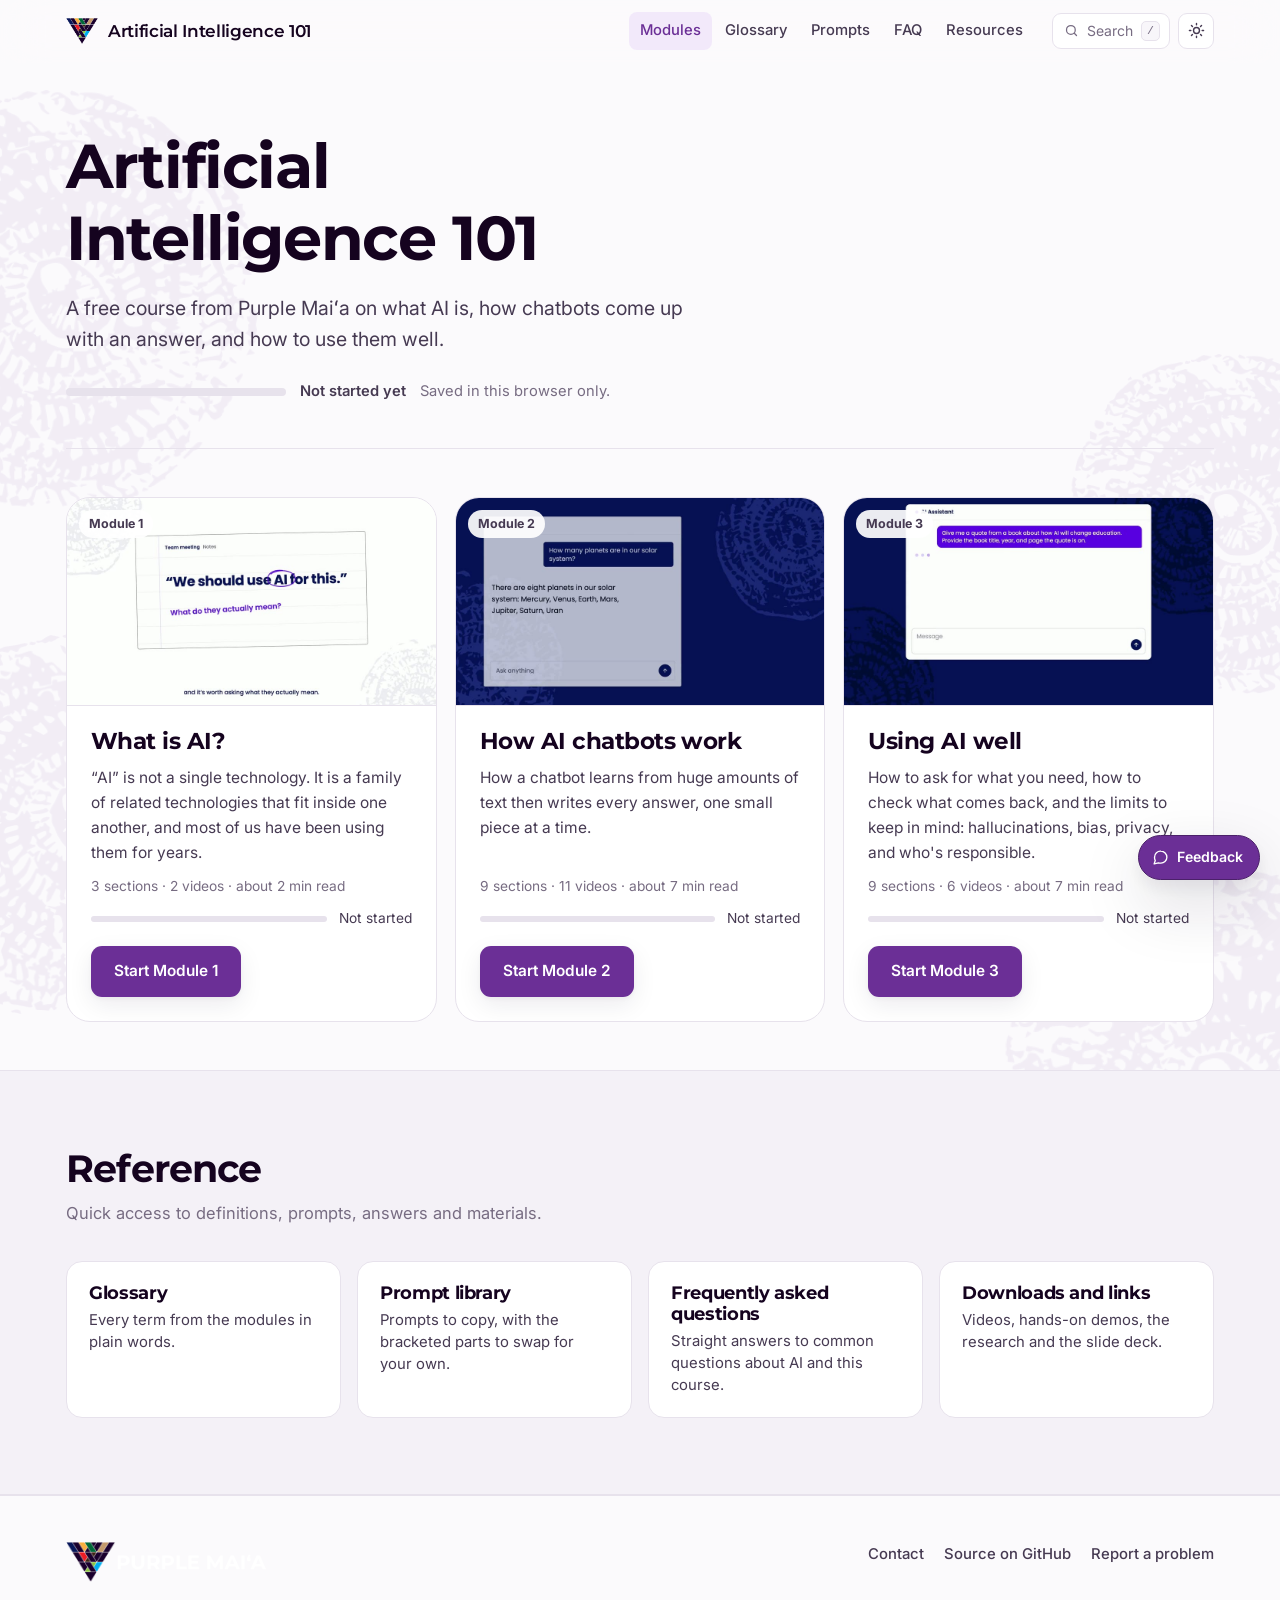
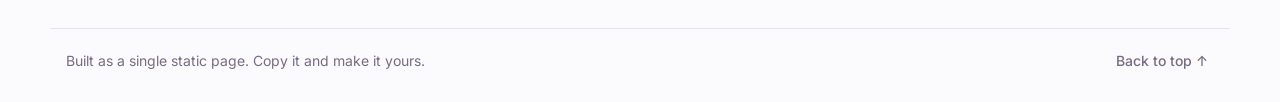
==== index.html @ eb7d7d78 "Fix two real findings from an end-to-end pass **Two of the nineteen videos were not faststart.** `it" ====
<!DOCTYPE html>
<html lang="en" data-theme="auto">
<head>
<meta charset="utf-8">
<meta name="viewport" content="width=device-width, initial-scale=1, viewport-fit=cover">
<title>Artificial Intelligence 101 — Purple Maiʻa</title>
<meta name="description" content="A free, plain-language course on what AI is, how chatbots like ChatGPT come up with an answer, and how to use them well. Three modules, no math, no login.">
<meta name="color-scheme" content="light dark">
<meta name="theme-color" content="#6b2f96" media="(prefers-color-scheme: light)">
<meta name="theme-color" content="#120a18" media="(prefers-color-scheme: dark)">

<link rel="canonical" href="https://ai-page.sandbox.purplemaia.org/">
<meta name="robots" content="index, follow, max-image-preview:large, max-snippet:-1">

<!-- Social preview. Absolute URLs — scrapers do not resolve relative paths. -->
<meta property="og:type" content="website">
<meta property="og:site_name" content="Purple Maiʻa">
<meta property="og:url" content="https://ai-page.sandbox.purplemaia.org/">
<meta property="og:title" content="Artificial Intelligence 101 — Purple Maiʻa">
<meta property="og:description" content="What AI is, how chatbots like ChatGPT come up with an answer, and how to use them well. Three modules, free and public.">
<meta property="og:image" content="https://ai-page.sandbox.purplemaia.org/assets/social.png">
<meta property="og:image:width" content="1200">
<meta property="og:image:height" content="630">
<meta property="og:image:alt" content="Artificial Intelligence 101 — a free course from Purple Maiʻa">
<meta name="twitter:card" content="summary_large_image">
<meta name="twitter:title" content="Artificial Intelligence 101 — Purple Maiʻa">
<meta name="twitter:description" content="What AI is, how chatbots like ChatGPT come up with an answer, and how to use them well. Three modules, free and public.">
<meta name="twitter:image" content="https://ai-page.sandbox.purplemaia.org/assets/social.png">

<link rel="icon" href="assets/favicon.svg" type="image/svg+xml">
<link rel="preconnect" href="https://fonts.googleapis.com">
<link rel="preconnect" href="https://fonts.gstatic.com" crossorigin>
<link rel="stylesheet" href="https://fonts.googleapis.com/css2?family=Montserrat:wght@600;700&family=Inter:wght@400;500;600;700&display=swap">
<link rel="stylesheet" href="assets/styles.css">

<script>
  /* Set the theme before first paint so there is no flash. */
  (function () {
    try {
      var t = localStorage.getItem('aihub:theme');
      if (t === 'light' || t === 'dark') document.documentElement.setAttribute('data-theme', t);
    } catch (e) {}
  })();
</script>
<!-- Structured data. Keep in sync with content.js if the event details change.
     The CourseInstance deliberately carries no scheduled date. It used to, and
     once that session had passed the page was still announcing it to every
     crawler, where no human would ever see it to notice. Add one back only
     when a session is actually booked, together with event.date and
     event.time in content.js. courseWorkload is the facilitated run, not the
     self-paced read. -->
<script type="application/ld+json">
{
  "@context": "https://schema.org",
  "@graph": [
    {
      "@type": "WebSite",
      "@id": "https://ai-page.sandbox.purplemaia.org/#website",
      "url": "https://ai-page.sandbox.purplemaia.org/",
      "name": "Artificial Intelligence 101 \u2014 Purple Mai\u02bba",
      "description": "A free, plain-language course on what AI is, how chatbots like ChatGPT come up with an answer, and how to use them well. Three modules, no math, no login.",
      "inLanguage": "en",
      "publisher": {
        "@type": "Organization",
        "name": "Purple Mai\u02bba",
        "url": "https://purplemaia.org"
      }
    },
    {
      "@type": "Course",
      "@id": "https://ai-page.sandbox.purplemaia.org/#course",
      "name": "Artificial Intelligence 101",
      "description": "A free, plain-language course on what AI is, how chatbots like ChatGPT come up with an answer, and how to use them well. Three modules, no math, no login.",
      "url": "https://ai-page.sandbox.purplemaia.org/",
      "isAccessibleForFree": true,
      "inLanguage": "en",
      "educationalLevel": "Beginner",
      "coursePrerequisites": "None",
      "teaches": [
        "Explain the relationship among AI, machine learning, NLP, generative AI and LLMs",
        "Describe in plain language how an AI chatbot is trained and generates a response",
        "Use AI chatbots effectively: write clear prompts, check answers and protect private information",
        "Identify common limitations, including hallucination, bias and inadequate cultural context"
      ],
      "provider": {
        "@type": "Organization",
        "name": "Purple Mai\u02bba",
        "url": "https://purplemaia.org"
      },
      "hasCourseInstance": {
        "@type": "CourseInstance",
        "name": "Artificial Intelligence 101",
        "courseMode": "blended",
        "courseWorkload": "PT59M"
      },
      "hasPart": [
        {
          "@type": "Course",
          "name": "Module 1 \u2014 What is AI?",
          "description": "AI, machine learning, NLP, generative AI and LLMs: how the five terms nest inside each other, and where each already shows up in your day.",
          "provider": {
            "@type": "Organization",
            "name": "Purple Mai\u02bba"
          }
        },
        {
          "@type": "Course",
          "name": "Module 2 \u2014 How AI chatbots work",
          "description": "Training and inference, training data, parameters, the generation loop (tokens, embeddings, attention, next-token prediction), sampling, context windows, and how models are built: fine-tuning, RLHF, model families, open weights and agents.",
          "provider": {
            "@type": "Organization",
            "name": "Purple Mai\u02bba"
          }
        },
        {
          "@type": "Course",
          "name": "Module 3 \u2014 Using AI well",
          "description": "Prompting, grounding and retrieval-augmented generation, verification, hallucinations, bias and cultural context, reasoning, privacy, human oversight, and recommended practices.",
          "provider": {
            "@type": "Organization",
            "name": "Purple Mai\u02bba"
          }
        }
      ]
    }
  ]
}
</script>
</head>

<body>
<a class="skip-link" href="#main">Skip to content</a>

<!-- ===================== HEADER ===================== -->
<header class="site-header" id="siteHeader">
  <div class="wrap header-inner">
    <a class="brand" href="#/">
      <span class="brand-mark" aria-hidden="true"></span>
      <span class="brand-text" data-bind="event.shortName">Artificial Intelligence 101</span>
    </a>

    <nav class="site-nav" aria-label="Sections">
      <a href="#/" data-nav="modules">Modules</a>
      <a href="#agenda">Agenda</a>
      <a href="#/reference/glossary" data-nav="glossary">Glossary</a>
      <a href="#/reference/prompts" data-nav="prompts">Prompts</a>
      <a href="#/reference/faq" data-nav="faq">FAQ</a>
      <a href="#/reference/resources" data-nav="resources">Resources</a>
    </nav>

    <div class="header-actions">
      <button class="search-trigger" id="searchTrigger" aria-label="Search everything">
        <svg viewBox="0 0 24 24" fill="none" stroke="currentColor" stroke-width="2" stroke-linecap="round" aria-hidden="true">
          <circle cx="11" cy="11" r="7"/><path d="M20 20l-3.5-3.5"/>
        </svg>
        <span class="search-trigger-text">Search</span>
        <kbd>/</kbd>
      </button>

      <button class="icon-btn" id="themeToggle" aria-label="Switch colour theme" title="Switch colour theme">
        <svg class="i-sun" viewBox="0 0 24 24" fill="none" stroke="currentColor" stroke-width="2" stroke-linecap="round" aria-hidden="true">
          <circle cx="12" cy="12" r="4.2"/><path d="M12 2v2M12 20v2M2 12h2M20 12h2M4.9 4.9l1.4 1.4M17.7 17.7l1.4 1.4M19.1 4.9l-1.4 1.4M6.3 17.7l-1.4 1.4"/>
        </svg>
        <svg class="i-moon" viewBox="0 0 24 24" fill="none" stroke="currentColor" stroke-width="2" stroke-linecap="round" stroke-linejoin="round" aria-hidden="true">
          <path d="M20 14.5A8.5 8.5 0 1 1 9.5 4a6.8 6.8 0 0 0 10.5 10.5z"/>
        </svg>
      </button>

      <button class="icon-btn menu-btn" id="menuBtn" aria-label="Open menu" aria-expanded="false">
        <svg viewBox="0 0 24 24" fill="none" stroke="currentColor" stroke-width="2" stroke-linecap="round" aria-hidden="true">
          <path d="M4 7h16M4 12h16M4 17h16"/>
        </svg>
      </button>
    </div>
  </div>
  <div class="scroll-progress" id="scrollProgress" aria-hidden="true" hidden></div>
</header>

<main id="main">

<!-- ===================== AUDIENCE SWITCHER ===================== -->
<!-- Populated from SITE.audiences. Hidden entirely if there is only one. -->
<section class="audience-bar" id="audienceBar" aria-labelledby="audienceLabel" hidden>
  <div class="wrap audience-inner">
    <span class="audience-label" id="audienceLabel">Viewing as</span>
    <div class="audience-chips" id="audienceChips" role="group" aria-labelledby="audienceLabel"></div>
    <button class="audience-share" id="audienceShare" type="button">Copy link to this version</button>
  </div>
  <p class="wrap audience-blurb" id="audienceBlurb"></p>
</section>

<!-- ===================== HOME ===================== -->
<!-- Three views share <main>; app.js route() shows one at a time:
     #homeView (#/), #referenceView (#/reference/...) and #moduleView
     (#/module/<id>). -->
<div id="homeView">
<section class="hero" id="top">
  <div class="wrap hero-inner">
    <h1 data-bind="event.headline">AI 101, from the ground up.</h1>
    <p class="lede" data-bind="event.tagline"></p>
    <ul class="hero-meta" id="heroMeta"></ul>
    <!-- Course progress, from 0%. Stored in this browser only. -->
    <div class="overall" id="overall" hidden>
      <span class="meter" aria-hidden="true"><b id="overallFill"></b></span>
      <span class="overall-text" id="overallText" tabindex="-1" aria-live="polite"></span>
      <span class="overall-note">Saved in this browser only.</span>
      <button class="linklike" id="resetProgress" type="button">Reset progress</button>
      <!-- Appears only once every module is finished. Optional: nothing is gated behind it. -->
      <button class="btn btn-small btn-primary cert-cta" id="certCta" type="button" hidden></button>
    </div>
  </div>
</section>

<!-- ===================== MODULES ===================== -->
<section class="section section-tight" id="modules" aria-labelledby="modulesHeading">
  <div class="wrap">
    <h2 class="sr-only" id="modulesHeading">Modules</h2>
    <div class="module-grid" id="moduleGrid"></div>
    <!-- The three placement questions, rendered from SITE.placement. -->
    <div class="placement" id="placement" aria-live="polite" hidden></div>
  </div>
</section>

<!-- ===================== WHY ===================== -->
<section class="section section-tight" id="why" aria-labelledby="whyHeading" hidden>
  <div class="wrap why">
    <h2 id="whyHeading"></h2>
    <div id="whyBody"></div>
  </div>
</section>

<!-- ===================== AGENDA ===================== -->
<section class="section" id="agenda" aria-labelledby="agendaHeading">
  <div class="wrap">
    <header class="section-head">
      <h2 id="agendaHeading">Run of show</h2>
      <p class="section-sub" id="agendaSub"></p>
    </header>
    <ol class="timeline" id="timeline"></ol>
  </div>
</section>

<!-- ===================== REFERENCE LINKS ===================== -->
<section class="section section-alt" id="reference-links" aria-labelledby="refLinksHeading">
  <div class="wrap">
    <header class="section-head">
      <h2 id="refLinksHeading">Reference</h2>
      <p class="section-sub">Quick access to definitions, prompts, answers and materials.</p>
    </header>
    <div class="ref-links">
      <a class="ref-link" href="#/reference/glossary"><span class="ref-link-title">Glossary</span><span>Every term from the modules in plain words.</span></a>
      <a class="ref-link" href="#/reference/prompts"><span class="ref-link-title">Prompt library</span><span>Prompts to copy, with the bracketed parts to swap for your own.</span></a>
      <a class="ref-link" href="#/reference/faq"><span class="ref-link-title">Frequently asked questions</span><span>Straight answers to common questions about AI and this course.</span></a>
      <a class="ref-link" href="#/reference/resources"><span class="ref-link-title">Downloads and links</span><span>Videos, hands-on demos, the research and the slide deck.</span></a>
    </div>
  </div>
</section>

</div><!-- /#homeView -->

<!-- ===================== REFERENCE ===================== -->
<!-- Shown by the router for #/reference and #/reference/<section>. -->
<div id="referenceView" hidden>
<header class="ref-head">
  <div class="wrap">
    <p class="crumb"><a href="#/">Modules</a> / Reference</p>
    <h1 id="referenceTitle" tabindex="-1">Reference</h1>
    <nav class="ref-jump" aria-label="On this page">
      <a href="#/reference/glossary">Glossary</a>
      <a href="#/reference/prompts">Prompt library</a>
      <a href="#/reference/faq">Frequently asked questions</a>
      <a href="#/reference/resources">Downloads and links</a>
    </nav>
  </div>
</header>

<!-- ===================== GLOSSARY ===================== -->
<section class="section" id="glossary" aria-labelledby="glossaryHeading">
  <div class="wrap">
    <header class="section-head">
      <h2 id="glossaryHeading">Plain-language glossary</h2>
      <p class="section-sub">Every term from the modules, explained in plain words.</p>
    </header>
    <div class="filter-input filter-input-wide">
      <svg viewBox="0 0 24 24" fill="none" stroke="currentColor" stroke-width="2" stroke-linecap="round" aria-hidden="true">
        <circle cx="11" cy="11" r="7"/><path d="M20 20l-3.5-3.5"/>
      </svg>
      <input type="search" id="glossarySearch" placeholder="Find a term…" aria-label="Search the glossary" autocomplete="off">
    </div>
    <div class="glossary-grid" id="glossaryGrid"></div>
  </div>
</section>

<!-- ===================== PROMPTS ===================== -->
<section class="section section-alt" id="prompts" aria-labelledby="promptsHeading">
  <div class="wrap">
    <header class="section-head">
      <h2 id="promptsHeading">Prompt library</h2>
      <p class="section-sub">Copy a prompt, replace the bracketed parts with your own details, and adapt it as needed.</p>
    </header>
    <div class="prompt-grid" id="promptGrid"></div>
  </div>
</section>

<!-- ===================== FAQ ===================== -->
<section class="section" id="faq" aria-labelledby="faqHeading">
  <div class="wrap wrap-narrow">
    <header class="section-head">
      <h2 id="faqHeading">Frequently asked questions</h2>
    </header>
    <div class="faq-list" id="faqList"></div>
  </div>
</section>

<!-- ===================== RESOURCES ===================== -->
<section class="section section-alt" id="resources" aria-labelledby="resourcesHeading">
  <div class="wrap">
    <header class="section-head">
      <h2 id="resourcesHeading">Downloads &amp; links</h2>
      <p class="section-sub">Everything the modules point to, in one place.</p>
    </header>
    <div class="resource-grid" id="resourceGrid"></div>
  </div>
</section>
</div><!-- /#referenceView -->

<!-- ===================== MODULE ARTICLE ===================== -->
<!-- Filled by app.js from SITE.modules when the address is #/module/<id>. -->
<div id="moduleView" hidden></div>

</main>

<!-- ===================== FOOTER ===================== -->
<footer class="site-footer">
  <div class="wrap footer-inner">
    <div>
      <img class="footer-logo" src="assets/pm-lockup.png" alt="Purple Maiʻa" width="200" height="40" loading="lazy">
      <p class="footer-org" data-bind="footer.org"></p>
      <p class="muted" data-bind="footer.note"></p>
    </div>
    <nav class="footer-links" id="footerLinks" aria-label="Footer"></nav>
  </div>
  <div class="wrap footer-bottom">
    <p class="muted small">Built as a single static page. Copy it and make it yours.</p>
    <button class="to-top" id="toTop">Back to top ↑</button>
  </div>
</footer>

<!-- ===================== SEARCH PALETTE ===================== -->
<div class="palette-backdrop" id="paletteBackdrop" hidden>
  <div class="palette" role="dialog" aria-modal="true" aria-label="Search everything">
    <div class="palette-input">
      <svg viewBox="0 0 24 24" fill="none" stroke="currentColor" stroke-width="2" stroke-linecap="round" aria-hidden="true">
        <circle cx="11" cy="11" r="7"/><path d="M20 20l-3.5-3.5"/>
      </svg>
      <input type="text" id="paletteInput" aria-label="Search" placeholder="Search modules, prompts, terms, questions…" autocomplete="off" spellcheck="false">
      <kbd>esc</kbd>
    </div>
    <ul class="palette-results" id="paletteResults" role="listbox" aria-label="Search results"></ul>
    <p class="palette-foot"><kbd>↑</kbd><kbd>↓</kbd> to move · <kbd>enter</kbd> to open · <kbd>esc</kbd> to close</p>
  </div>
</div>

<!-- ===================== FEEDBACK ===================== -->
<button class="fb-fab" id="fbOpen" type="button" hidden>
  <svg viewBox="0 0 24 24" fill="none" stroke="currentColor" stroke-width="1.9" stroke-linecap="round" stroke-linejoin="round" aria-hidden="true"><path d="M21 11.5a8.4 8.4 0 0 1-9 8.4 9.6 9.6 0 0 1-2.8-.4L3 21l1.6-4.8A8.3 8.3 0 0 1 3.6 11.5a8.4 8.4 0 0 1 9-8.4 8.4 8.4 0 0 1 8.4 8.4z"/></svg>
  <span id="fbOpenLabel">Feedback</span>
</button>

<dialog class="fb-dialog" id="fbDialog" aria-labelledby="fbTitle">
  <button class="dialog-close" id="fbClose" aria-label="Close feedback">
    <svg viewBox="0 0 24 24" fill="none" stroke="currentColor" stroke-width="2" stroke-linecap="round" aria-hidden="true"><path d="M6 6l12 12M18 6L6 18"/></svg>
  </button>
  <form class="fb-form" id="fbForm" novalidate>
    <h2 id="fbTitle" class="fb-title"></h2>
    <p class="fb-blurb muted" id="fbBlurb"></p>

    <fieldset class="fb-kinds" id="fbKinds">
      <legend class="sr-only">What kind of note is this?</legend>
    </fieldset>

    <label class="fb-label" for="fbMessage">Your note</label>
    <textarea id="fbMessage" class="fb-textarea" rows="5" required maxlength="4000"></textarea>
    <p class="fb-count"><span id="fbCount">0</span>/4000</p>

    <label class="fb-label" for="fbName" id="fbNameLabel"></label>
    <input type="text" id="fbName" class="fb-input" maxlength="120" autocomplete="name">


    <div class="fb-actions">
      <button type="submit" class="btn btn-primary" id="fbSubmit"></button>
      <span class="fb-status" id="fbStatus" role="status" aria-live="polite"></span>
    </div>
  </form>
</dialog>

<!-- ===================== CERTIFICATE ===================== -->
<dialog class="fb-dialog cert-dialog" id="certDialog" aria-labelledby="certTitle">
  <button class="dialog-close" id="certClose" aria-label="Close">
    <svg viewBox="0 0 24 24" fill="none" stroke="currentColor" stroke-width="2" stroke-linecap="round" aria-hidden="true"><path d="M6 6l12 12M18 6L6 18"/></svg>
  </button>
  <form class="fb-form" id="certForm" novalidate>
    <h2 id="certTitle" class="fb-title"></h2>
    <p class="fb-blurb muted" id="certBlurb"></p>

    <label class="fb-label" for="certName" id="certNameLabel"></label>
    <input type="text" id="certName" class="fb-input" maxlength="80" autocomplete="name">

    <label class="fb-label" for="certEmail" id="certEmailLabel"></label>
    <input type="email" id="certEmail" class="fb-input" maxlength="160" autocomplete="email">

    <details class="fb-disclosure">
      <summary id="certDisclosureLabel"></summary>
      <p class="fb-payload" id="certDisclosureBody"></p>
    </details>

    <div class="fb-actions">
      <button type="submit" class="btn btn-primary" id="certSubmit"></button>
      <span class="fb-status" id="certStatus" role="status" aria-live="polite"></span>
    </div>
  </form>
</dialog>

<!-- The issued certificate. Rendered from the signed payload the sign-in link
     sends back, and styled to print on its own page. -->
<dialog class="cert-view-dialog" id="certViewDialog" aria-labelledby="certViewTitle">
  <button class="dialog-close no-print" id="certViewClose" aria-label="Close">
    <svg viewBox="0 0 24 24" fill="none" stroke="currentColor" stroke-width="2" stroke-linecap="round" aria-hidden="true"><path d="M6 6l12 12M18 6L6 18"/></svg>
  </button>
  <div class="cert-sheet" id="certSheet">
    <img class="cert-logo" src="assets/pm-lockup.png" alt="Purple Maiʻa" width="200" height="40">
    <p class="cert-kicker" id="certViewKicker"></p>
    <h2 class="cert-name" id="certViewName"></h2>
    <p class="cert-course">has completed <strong id="certViewCourse"></strong></p>
    <p class="cert-meta"><span id="certViewDate"></span> &middot; <span id="certViewScore"></span></p>
    <p class="cert-code" id="certViewCode"></p>
    <p class="cert-verify" id="certViewVerify"></p>
  </div>
  <div class="cert-actions no-print">
    <button class="btn btn-primary" id="certPrint"></button>
    <button class="btn btn-ghost btn-small" id="certForget"></button>
  </div>
</dialog>

<div class="toast" id="toast" role="status" aria-live="polite"></div>

<script src="content.js"></script>
<script src="assets/app.js"></script>
</body>
</html>
---- assets/styles.css ----
/* =============================================================
   styles.css — one stylesheet, no build step, no framework.
   Colours live as tokens in :root. Change them once, here.
   ============================================================= */

/* ---------- TOKENS: LIGHT ----------
   Palette is Purple Maiʻa's own, sampled from the brand logo:
     purple #1a002d · navy #081659 · green #006838 · tan #c3996b
     red #ec1c24 · cyan #00adee · amber #faaf40 · lime #8bc53f
   purplemaia.org pairs Montserrat headings with Inter body text,
   near-black on off-white, and a 16px corner radius. Same here.
   Accent values are tuned for contrast, not picked by eye:
   --accent is 8.2:1 on --bg and 8.5:1 under white button text.      */
:root {
  --bg:            #fbfafc;
  --bg-alt:        #f4f1f7;
  --surface:       #ffffff;
  --surface-2:     #f8f6fa;
  --border:        #e7e2ec;
  --border-strong: #d5cdde;

  --text:          #15031f;
  --text-2:        #463a52;
  --muted:         #776c82;

  --accent:        #6b2f96;
  --accent-hover:  #5b2a82;
  --accent-soft:   #f2e9fa;
  --accent-ink:    #ffffff;

  --coral:         #b4452c;
  --coral-soft:    #fbeae4;
  --gold:          #946a0c;
  --gold-soft:     #f8f0dc;
  --ocean:         #0d6f99;
  --ocean-soft:    #e4f1f8;

  --shadow-sm: 0 1px 2px rgba(26,0,45,.05), 0 1px 3px rgba(26,0,45,.05);
  --shadow-md: 0 2px 4px rgba(26,0,45,.04), 0 8px 24px rgba(26,0,45,.08);
  --shadow-lg: 0 8px 16px rgba(26,0,45,.07), 0 24px 64px rgba(26,0,45,.15);

  --radius:    16px;
  --radius-sm: 10px;
  --radius-lg: 24px;

  --font-body:    'Inter', -apple-system, BlinkMacSystemFont, 'Segoe UI', Roboto, Helvetica, Arial, sans-serif;
  --font-display: 'Montserrat', 'Inter', -apple-system, BlinkMacSystemFont, 'Segoe UI', Helvetica, Arial, sans-serif;
  --font-mono:    ui-monospace, SFMono-Regular, 'SF Mono', Menlo, Consolas, monospace;

  --header-h: 62px;
  --wrap: 1180px;
}

/* ---------- TOKENS: DARK ---------- */
@media (prefers-color-scheme: dark) {
  :root:not([data-theme="light"]) {
    --bg:            #120a18;
    --bg-alt:        #180e20;
    --surface:       #1d1226;
    --surface-2:     #251830;
    --border:        #33243f;
    --border-strong: #46334f;

    --text:          #f3eef7;
    --text-2:        #cfc4d8;
    --muted:         #9b8fa6;

    --accent:        #c9a4ef;
    --accent-hover:  #dcc0f8;
    --accent-soft:   #2a1838;
    --accent-ink:    #1a002d;

    --coral:         #f0876a;
    --coral-soft:    #33201a;
    --gold:          #e8a33d;
    --gold-soft:     #2f2411;
    --ocean:         #4cc6f5;
    --ocean-soft:    #102b38;

    --shadow-sm: 0 1px 2px rgba(0,0,0,.4);
    --shadow-md: 0 2px 6px rgba(0,0,0,.4), 0 10px 30px rgba(0,0,0,.35);
    --shadow-lg: 0 10px 20px rgba(0,0,0,.45), 0 30px 70px rgba(0,0,0,.5);
  }
}

:root[data-theme="dark"] {
  --bg:            #120a18;
  --bg-alt:        #180e20;
  --surface:       #1d1226;
  --surface-2:     #251830;
  --border:        #33243f;
  --border-strong: #46334f;

  --text:          #f3eef7;
  --text-2:        #cfc4d8;
  --muted:         #9b8fa6;

  --accent:        #c9a4ef;
  --accent-hover:  #dcc0f8;
  --accent-soft:   #2a1838;
  --accent-ink:    #1a002d;

  --coral:         #f0876a;
  --coral-soft:    #33201a;
  --gold:          #e8a33d;
  --gold-soft:     #2f2411;
  --ocean:         #4cc6f5;
  --ocean-soft:    #102b38;

  --shadow-sm: 0 1px 2px rgba(0,0,0,.4);
  --shadow-md: 0 2px 6px rgba(0,0,0,.4), 0 10px 30px rgba(0,0,0,.35);
  --shadow-lg: 0 10px 20px rgba(0,0,0,.45), 0 30px 70px rgba(0,0,0,.5);
}

/* ---------- BASE ---------- */
*, *::before, *::after { box-sizing: border-box; }

/* Must win over the display rules below (.palette-backdrop, .btn, …),
   otherwise anything toggled with the `hidden` attribute stays visible. */
[hidden] { display: none !important; }

html { scroll-behavior: smooth; scroll-padding-top: calc(var(--header-h) + 18px); -webkit-text-size-adjust: 100%; }

body {
  margin: 0;
  background: var(--bg);
  color: var(--text);
  font-family: var(--font-body);
  font-size: 16.5px;
  line-height: 1.62;
  -webkit-font-smoothing: antialiased;
  overflow-x: hidden;
}

/* ---------- ʻOhe kāpala texture ----------
   The stamp motif the Purple Maiʻa deck uses, bled into the margins either
   side of the 1180px column. It ships as a *mask*, not as a
   coloured image, so a single file tints itself from --accent and follows
   the theme instead of needing a light and a dark copy.

   The file keeps a real alpha channel on purpose: the default mask-mode is
   alpha, so this never depends on mask-mode:luminance, which older Chrome
   ignores — and ignoring it would paint a solid square.

   body gets its own stacking context so the ::before can sit at z-index -1,
   which puts it above body's background but below every bit of content. */
body { position: relative; z-index: 0; }

body::before {
  content: '';
  position: absolute;
  inset: 0;
  z-index: -1;
  pointer-events: none;
  display: none;              /* only drawn when there is margin to draw in */
  background-color: var(--accent);
  opacity: .06;

  --stamp: url("stamp.png");
  -webkit-mask-image: var(--stamp), var(--stamp), var(--stamp), var(--stamp), var(--stamp);
          mask-image: var(--stamp), var(--stamp), var(--stamp), var(--stamp), var(--stamp);
  -webkit-mask-repeat: no-repeat;
          mask-repeat: no-repeat;
  -webkit-mask-size: 420px, 340px, 380px, 460px, 360px;
          mask-size: 420px, 340px, 380px, 460px, 360px;
  /* Pushed mostly off-canvas; only an edge bleeds in, so it reads as
     texture rather than as clip art sitting in the margin. */
  -webkit-mask-position:
    left -150px top 7%,  right -120px top 26%, left -110px top 48%,
    right -170px top 70%, left -140px top 90%;
          mask-position:
    left -150px top 7%,  right -120px top 26%, left -110px top 48%,
    right -170px top 70%, left -140px top 90%;
}

@media (min-width: 1240px) { body::before { display: block; } }

/* Light purple on a near-black page needs a little more to register. */
@media (prefers-color-scheme: dark) {
  :root:not([data-theme="light"]) body::before { opacity: .085; }
}
:root[data-theme="dark"] body::before { opacity: .085; }

@media print { body::before { display: none; } }

h1, h2, h3, h4 { font-family: var(--font-display); font-weight: 700; line-height: 1.15; letter-spacing: -.022em; margin: 0; }
p { margin: 0 0 1em; }
a { color: var(--accent); text-decoration-color: color-mix(in srgb, var(--accent) 35%, transparent); text-underline-offset: 3px; }
a:hover { color: var(--accent-hover); }
img, svg { max-width: 100%; }
button { font: inherit; color: inherit; }
code { font-family: var(--font-mono); font-size: .88em; background: var(--surface-2); padding: .15em .4em; border-radius: 5px; }

:focus-visible { outline: 2.5px solid var(--accent); outline-offset: 2px; border-radius: 4px; }

.wrap { width: 100%; max-width: var(--wrap); margin-inline: auto; padding-inline: 16px; }
.wrap-narrow { max-width: 780px; }
.muted { color: var(--muted); }
.small { font-size: .875rem; }

.skip-link {
  position: absolute; left: 12px; top: -60px; z-index: 200;
  background: var(--accent); color: var(--accent-ink);
  padding: 10px 16px; border-radius: 8px; font-weight: 600; text-decoration: none;
  transition: top .18s ease;
}
.skip-link:focus { top: 12px; color: var(--accent-ink); }

.linklike {
  background: none; border: 0; padding: 0; color: var(--accent);
  text-decoration: underline; text-underline-offset: 3px; cursor: pointer; font-weight: 500;
}

/* ---------- HEADER ---------- */
.site-header {
  position: sticky; top: 0; z-index: 90;
  background: color-mix(in srgb, var(--bg) 82%, transparent);
  backdrop-filter: saturate(180%) blur(14px);
  -webkit-backdrop-filter: saturate(180%) blur(14px);
  border-bottom: 1px solid transparent;
  transition: border-color .2s ease, background .2s ease;
}
.site-header.is-stuck { border-bottom-color: var(--border); }

/* Home page: frosted glass. More see-through and more blur than elsewhere,
   so the cards and the margin texture show softly through as they pass
   under it. At the top it sits on the plain page colour, the same colour as
   the title band below it, so the two read as one. */
.site-header.is-glass {
  background: color-mix(in srgb, var(--bg) 58%, transparent);
  backdrop-filter: saturate(180%) blur(22px);
  -webkit-backdrop-filter: saturate(180%) blur(22px);
}
.site-header.is-glass.is-stuck {
  border-bottom-color: color-mix(in srgb, var(--border) 70%, transparent);
  box-shadow: 0 1px 0 color-mix(in srgb, var(--surface) 40%, transparent) inset, var(--shadow-sm);
}

.header-inner { display: flex; align-items: center; gap: 18px; height: var(--header-h); }

.brand { display: inline-flex; align-items: center; gap: 10px; text-decoration: none; color: var(--text); font-weight: 600; flex-shrink: 1; min-width: 0; }
/* Purple Maiʻa mark. Two files rather than one tinted file: the mark is
   nine brand colours, and its deep purple cells vanish on a dark page. */
.brand-mark {
  width: 32px; height: 26px; flex-shrink: 0;
  background: url("pm-mark.png") center/contain no-repeat;
}
@media (prefers-color-scheme: dark) {
  :root:not([data-theme="light"]) .brand-mark { background-image: url("pm-mark-white.png"); }
}
:root[data-theme="dark"] .brand-mark { background-image: url("pm-mark-white.png"); }
.brand-text { font-family: var(--font-display); font-size: 1.04rem; letter-spacing: -.02em; white-space: nowrap; }
/* A long site name must never push the search, theme and menu buttons off a
   phone screen: below 560px it may wrap onto two lines instead. */
@media (max-width: 560px) {
  .brand-text { white-space: normal; font-size: .92rem; line-height: 1.2; text-wrap: balance; }
  .header-inner { gap: 12px; }
}

.site-nav { display: flex; gap: 2px; margin-left: auto; }
.site-nav a {
  color: var(--text-2); text-decoration: none; font-size: .925rem; font-weight: 500;
  padding: 7px 11px; border-radius: 8px; transition: background .15s ease, color .15s ease;
  white-space: nowrap;
}
.site-nav a:hover { background: var(--surface-2); color: var(--text); }
.site-nav a.active { color: var(--accent); background: var(--accent-soft); }

.header-actions { display: flex; align-items: center; gap: 8px; }

.search-trigger {
  display: inline-flex; align-items: center; gap: 8px;
  background: var(--surface); border: 1px solid var(--border);
  color: var(--muted); padding: 6px 9px 6px 11px; border-radius: 9px; cursor: pointer;
  font-size: .875rem; transition: border-color .15s ease, color .15s ease;
}
.search-trigger:hover { border-color: var(--border-strong); color: var(--text-2); }
.search-trigger svg { width: 15px; height: 15px; }

kbd {
  font-family: var(--font-mono); font-size: .72rem; line-height: 1;
  background: var(--surface-2); border: 1px solid var(--border);
  border-radius: 5px; padding: 3px 5px; color: var(--muted);
}

.icon-btn {
  width: 36px; height: 36px; display: grid; place-items: center;
  background: var(--surface); border: 1px solid var(--border);
  border-radius: 9px; cursor: pointer; color: var(--text-2);
  transition: border-color .15s ease, color .15s ease;
}
.icon-btn:hover { border-color: var(--border-strong); color: var(--text); }
.icon-btn svg { width: 17px; height: 17px; }
.i-moon { display: none; }
:root[data-theme="dark"] .i-sun { display: none; }
:root[data-theme="dark"] .i-moon { display: block; }
@media (prefers-color-scheme: dark) {
  :root:not([data-theme="light"]) .i-sun { display: none; }
  :root:not([data-theme="light"]) .i-moon { display: block; }
}

.menu-btn { display: none; }

/* Under the header on a module page: how much of that module is done. */
.scroll-progress[hidden] { display: none; }
.scroll-progress {
  height: 3px; background: var(--accent); width: 0%;
  transition: width .5s cubic-bezier(.22,1,.36,1); position: absolute; bottom: -1px; left: 0;
}

/* ---------- HERO ---------- */
.hero { position: relative; padding: 68px 0 0; overflow: hidden; }
.hero-inner { position: relative; }
/* The hairline between the title band and the module cards. Drawn inside the
   content column, like the one under a module page's header. */
.hero-inner::after { content: ""; display: block; height: 1px; margin-top: 44px; background: var(--border); }
.hero h1 { font-size: clamp(2.6rem, 5.4vw, 3.9rem); max-width: 16ch; margin-bottom: 18px; text-wrap: balance; }
.lede { font-size: clamp(1.1rem, 2vw, 1.22rem); color: var(--text-2); max-width: 54ch; margin: 0; }

.hero-meta { list-style: none; display: flex; flex-wrap: wrap; gap: 8px 20px; padding: 0; margin: 20px 0 0; }
.hero-meta:empty { display: none; }
.hero-meta li { display: inline-flex; align-items: center; gap: 8px; color: var(--text-2); font-size: .94rem; }
.hero-meta svg { width: 16px; height: 16px; color: var(--accent); flex-shrink: 0; }

.btn {
  display: inline-flex; align-items: center; justify-content: center; gap: 8px;
  padding: 12px 22px; border-radius: 11px; font-weight: 600; font-size: .96rem;
  text-decoration: none; cursor: pointer; border: 1px solid transparent;
  transition: transform .12s ease, background .15s ease, border-color .15s ease, box-shadow .15s ease;
}
.btn:active { transform: translateY(1px); }
.btn-primary { background: var(--accent); color: var(--accent-ink); box-shadow: var(--shadow-md); }
.btn-primary:hover { background: var(--accent-hover); color: var(--accent-ink); }
.btn-ghost { background: var(--surface); border-color: var(--border); color: var(--text); }
.btn-ghost:hover { border-color: var(--border-strong); color: var(--text); }
.btn-small { padding: 7px 13px; font-size: .85rem; border-radius: 9px; }

/* ---------- MODULE CARDS (home) ---------- */
.module-grid { display: grid; grid-template-columns: repeat(3, minmax(0, 1fr)); gap: 18px; }
.module-card {
  display: flex; flex-direction: column; overflow: hidden; text-decoration: none; color: inherit;
  background: var(--surface); border: 1px solid var(--border); border-radius: var(--radius-lg);
  transition: transform .18s ease, box-shadow .18s ease, border-color .18s ease;
}
.module-card:hover { transform: translateY(-3px); box-shadow: var(--shadow-md); border-color: var(--border-strong); color: inherit; }
.module-card:focus-visible { outline-offset: 3px; border-radius: var(--radius-lg); }
.module-art {
  position: relative; aspect-ratio: 16 / 9; display: block; border-bottom: 1px solid var(--border);
  background: linear-gradient(135deg, color-mix(in srgb, var(--accent) 16%, var(--surface-2)), color-mix(in srgb, var(--ocean) 13%, var(--surface-2)));
}
.module-art img { width: 100%; height: 100%; object-fit: cover; display: block; }
/* The hover clip sits over the still and fades in once it is really playing. */
.module-preview {
  position: absolute; inset: 0; width: 100%; height: 100%; object-fit: cover;
  opacity: 0; transition: opacity .35s ease; pointer-events: none;
}
.module-art.is-playing .module-preview { opacity: 1; }
.module-num {
  position: absolute; top: 12px; left: 12px; font-size: .78rem; font-weight: 700; color: var(--text-2);
  background: color-mix(in srgb, var(--surface) 92%, transparent); padding: 4px 10px; border-radius: 999px;
}
.module-body { display: flex; flex-direction: column; gap: 10px; padding: 22px 24px 24px; flex: 1; }
.module-title { font-size: 1.45rem; }
.module-summary { color: var(--text-2); font-size: .97rem; margin: 0; flex: 1; }
.module-meta { font-size: .86rem; color: var(--muted); }
.module-cta { align-self: flex-start; margin-top: 6px; }

/* Progress meters: the module cards and the line under the headline. */
.meter { display: block; height: 6px; border-radius: 999px; background: var(--border); overflow: hidden; }
.meter b { display: block; height: 100%; width: 0; background: var(--accent); border-radius: 999px; transition: width .6s cubic-bezier(.22,1,.36,1); }
.module-progress { display: flex; align-items: center; gap: 12px; font-size: .86rem; color: var(--text-2); }
.module-progress .meter { flex: 1; }
.module-progress-label { flex-shrink: 0; font-variant-numeric: tabular-nums; }
.module-card.is-complete .module-progress-label { color: var(--accent); font-weight: 600; }
.overall { display: flex; flex-wrap: wrap; align-items: center; gap: 8px 14px; margin-top: 24px; font-size: .92rem; color: var(--text-2); }
.overall .meter { width: 220px; height: 8px; }
.overall-text { font-weight: 600; font-variant-numeric: tabular-nums; }
.overall-text:focus { outline: none; }
.overall .linklike[hidden] { display: none; }
.overall-note { color: var(--muted); }
.overall .linklike { font-size: .88rem; }
/* The certificate button sits in the same row, after the reset link. It is
   hidden until the whole course is finished, so it never competes with the
   progress line for attention. */
.overall .cert-cta[hidden] { display: none; }
.overall .cert-cta { flex-basis: 100%; width: fit-content; margin-top: 4px; }
@media (min-width: 720px) { .overall .cert-cta { flex-basis: auto; margin-top: 0; } }

.placement { margin-top: 22px; max-width: 760px; }
.placement-open {
  display: flex; flex-wrap: wrap; align-items: center; gap: 10px 16px;
  padding: 16px 20px; border: 1px dashed var(--border-strong); border-radius: var(--radius);
  background: var(--surface);
}
.placement-open p { margin: 0; color: var(--text-2); font-size: .97rem; }
.placement-open .btn { margin-left: auto; }

/* ---------- REFERENCE (links on home, and its own page) ---------- */
.ref-links { display: grid; grid-template-columns: repeat(4, minmax(0, 1fr)); gap: 16px; }
.ref-link {
  display: flex; flex-direction: column; gap: 6px; padding: 20px 22px; text-decoration: none;
  background: var(--surface); border: 1px solid var(--border); border-radius: var(--radius);
  color: var(--text-2); font-size: .93rem; line-height: 1.5;
  transition: border-color .15s ease, transform .18s ease;
}
.ref-link:hover { border-color: var(--accent); color: var(--text-2); transform: translateY(-2px); }
.ref-link-title { font: 700 1.1rem/1.2 var(--font-display); letter-spacing: -.02em; color: var(--text); }
.ref-head { padding: 52px 0 10px; }
.ref-head h1 { font-size: clamp(2.3rem, 5vw, 3.5rem); margin-bottom: 18px; }
.ref-head h1:focus { outline: none; }
.ref-jump { display: flex; flex-wrap: wrap; gap: 8px; }
.ref-jump a {
  padding: 7px 14px; border-radius: 999px; border: 1px solid var(--border); background: var(--surface);
  color: var(--text-2); text-decoration: none; font-size: .9rem; font-weight: 500;
  transition: border-color .15s ease, color .15s ease;
}
.ref-jump a:hover { border-color: var(--accent); color: var(--accent); }
/* <html> already reserves the header plus 18px when scrolling to anything
   (scroll-padding-top), so these margins only add the breathing room. */
#referenceView .section-head { scroll-margin-top: 10px; }
@media (max-width: 980px) { .ref-links { grid-template-columns: repeat(2, minmax(0, 1fr)); } }
@media (max-width: 560px) { .ref-links { grid-template-columns: 1fr; } }

.why h2 { font-size: clamp(1.5rem, 3vw, 1.9rem); margin-bottom: 12px; }
.why p { color: var(--text-2); max-width: 68ch; }

/* ---------- Hero quiz: the three placement questions ---------- */
.hq-card {
  background: var(--surface); border: 1px solid var(--border); border-radius: var(--radius-lg);
  padding: 28px 30px 24px; box-shadow: var(--shadow-md);
  display: flex; flex-direction: column;
  animation: hq-in .32s cubic-bezier(.22,1,.36,1);
}
@keyframes hq-in { from { opacity: .4; transform: translateY(6px); } }
.hq-head { display: flex; align-items: center; gap: 12px; margin-bottom: 18px; }
.hq-step { font-size: .86rem; font-weight: 600; color: var(--muted); font-variant-numeric: tabular-nums; }
.hq-bars { display: flex; gap: 6px; margin-left: auto; }
.hq-bars i { width: 34px; height: 5px; border-radius: 999px; background: var(--border); transition: background .2s ease; }
.hq-bars i.on { background: var(--accent); }
.hq-q { font-size: clamp(1.35rem, 2.3vw, 1.7rem); line-height: 1.22; margin-bottom: 22px; text-wrap: balance; }
.hq-q:focus { outline: none; }
.hq-q:focus-visible { outline: 2.5px solid var(--accent); outline-offset: 4px; }
.hq-options { list-style: none; margin: 0; padding: 0; display: flex; flex-direction: column; gap: 10px; }
.hq-option {
  width: 100%; display: flex; align-items: center; gap: 14px; text-align: left; cursor: pointer;
  padding: 14px 18px; border: 1px solid var(--border); border-radius: var(--radius);
  background: var(--surface); color: var(--text); font-weight: 500; font-size: 1rem; line-height: 1.4;
  transition: border-color .15s ease, background .15s ease, color .15s ease;
}
.hq-mark {
  width: 20px; height: 20px; border-radius: 50%; flex-shrink: 0;
  border: 2px solid var(--border-strong); transition: border-color .15s ease, border-width .15s ease;
}
.hq-option:hover { border-color: var(--accent); background: var(--accent-soft); color: var(--accent); }
.hq-option:hover .hq-mark { border-color: var(--accent); }
.hq-option:active .hq-mark { border-width: 6px; border-color: var(--accent); }
.hq-option:focus-visible { outline-offset: 3px; border-radius: var(--radius); }
.hq-foot { display: flex; align-items: center; justify-content: space-between; gap: 12px; margin-top: 18px; min-height: 24px; }
.hq-note { font-size: .84rem; color: var(--muted); margin-left: auto; }
.hq-foot .linklike { font-size: .88rem; }

.hq-result .tag { align-self: flex-start; margin-bottom: 12px; }
.hq-result .hq-q { margin-bottom: 10px; }
.hq-body { color: var(--text-2); font-size: 1rem; margin: 0 0 24px; }
.hq-actions { display: flex; flex-wrap: wrap; gap: 10px; }

/* ---------- SECTIONS ---------- */
.section { padding: 76px 0; }
.section-tight { padding: 48px 0; }
.section-alt { background: var(--bg-alt); border-block: 1px solid var(--border); }
.section-head { max-width: 62ch; margin-bottom: 34px; }
.section-head h2 { font-size: clamp(1.7rem, 3.6vw, 2.35rem); margin-bottom: 10px; }
.section-sub { color: var(--muted); font-size: 1.03rem; margin: 0; }

/* ---------- TOOLBAR / FILTERS ---------- */
.toolbar { display: flex; flex-wrap: wrap; gap: 14px; align-items: center; justify-content: space-between; margin-bottom: 26px; }
.filters { display: flex; flex-wrap: wrap; gap: 7px; }
.chip {
  background: var(--surface); border: 1px solid var(--border); color: var(--text-2);
  padding: 7px 14px; border-radius: 999px; font-size: .885rem; font-weight: 500; cursor: pointer;
  transition: background .14s ease, border-color .14s ease, color .14s ease;
}
.chip:hover { border-color: var(--border-strong); color: var(--text); }
.chip[aria-pressed="true"] { background: var(--accent); border-color: var(--accent); color: var(--accent-ink); }
.chip .chip-count { opacity: .6; margin-left: 5px; font-variant-numeric: tabular-nums; }

.filter-input { position: relative; display: flex; align-items: center; min-width: 230px; }
.filter-input-wide { max-width: 420px; margin-bottom: 26px; }
.filter-input svg { position: absolute; left: 12px; width: 16px; height: 16px; color: var(--muted); pointer-events: none; }
.filter-input input {
  width: 100%; background: var(--surface); border: 1px solid var(--border); color: var(--text);
  padding: 10px 14px 10px 36px; border-radius: 10px; font-size: .93rem; font-family: inherit;
}
.filter-input input::placeholder { color: var(--muted); }
.filter-input input:focus { outline: 2px solid var(--accent); outline-offset: 1px; border-color: transparent; }

.empty-state { text-align: center; color: var(--muted); padding: 44px 0; }

/* ---------- TIMELINE ---------- */
.timeline { list-style: none; padding: 0; margin: 0; position: relative; max-width: 840px; }
.timeline::before { content: ""; position: absolute; left: 79px; top: 8px; bottom: 8px; width: 2px; background: var(--border); }
.timeline li { position: relative; display: grid; grid-template-columns: 62px 1fr; gap: 34px; padding: 0 0 26px; }
.timeline li:last-child { padding-bottom: 0; }
.t-time { font-family: var(--font-mono); font-size: .86rem; color: var(--muted); text-align: right; padding-top: 3px; font-weight: 500; }
.t-body { position: relative; }
.t-body::before {
  content: ""; position: absolute; left: -22px; top: 8px; width: 11px; height: 11px;
  border-radius: 50%; background: var(--accent); box-shadow: 0 0 0 4px var(--bg-alt);
}
.t-body h3 { font-size: 1.08rem; margin-bottom: 3px; display: flex; align-items: center; gap: 9px; flex-wrap: wrap; }
.t-body p { color: var(--text-2); font-size: .93rem; margin: 0; }
.t-tag { font-size: .69rem; font-weight: 600; text-transform: uppercase; letter-spacing: .05em; padding: 2px 8px; border-radius: 999px; background: var(--surface); border: 1px solid var(--border); color: var(--muted); font-family: var(--font-body); }

/* ---------- PROMPTS ---------- */
.prompt-grid { display: grid; grid-template-columns: repeat(auto-fill, minmax(min(330px, 100%), 1fr)); gap: 18px; }
.prompt-card { background: var(--surface); border: 1px solid var(--border); border-radius: var(--radius-lg); padding: 20px; display: flex; flex-direction: column; gap: 10px; }
.prompt-card h3 { font-size: 1.08rem; }
.prompt-use { color: var(--muted); font-size: .87rem; margin: 0; }
.prompt-card pre {
  background: var(--surface-2); border: 1px solid var(--border); border-radius: var(--radius-sm);
  padding: 14px; margin: 0; overflow-x: auto; flex-grow: 1;
  font-family: var(--font-mono); font-size: .8rem; line-height: 1.6; color: var(--text-2);
  white-space: pre-wrap; word-break: break-word;
}
.copy-btn {
  align-self: flex-start; display: inline-flex; align-items: center; gap: 7px;
  background: var(--surface-2); border: 1px solid var(--border); color: var(--text-2);
  padding: 7px 13px; border-radius: 9px; font-size: .855rem; font-weight: 600; cursor: pointer;
  transition: border-color .15s ease, color .15s ease;
}
.copy-btn:hover { border-color: var(--accent); color: var(--accent); }
.copy-btn svg { width: 14px; height: 14px; }
.copy-btn.copied { background: var(--accent-soft); border-color: var(--accent); color: var(--accent); }

/* ---------- GLOSSARY ---------- */
.glossary-grid { display: grid; grid-template-columns: repeat(auto-fill, minmax(min(290px, 100%), 1fr)); gap: 14px; }
.term-card { background: var(--surface); border: 1px solid var(--border); border-radius: var(--radius); padding: 16px 18px; }
.term-card dt { font-family: var(--font-display); font-size: 1.04rem; font-weight: 600; margin-bottom: 4px; }
.term-card dd { margin: 0; color: var(--text-2); font-size: .91rem; }
mark { background: color-mix(in srgb, var(--gold) 34%, transparent); color: inherit; border-radius: 3px; padding: 0 2px; }

/* ---------- FAQ ---------- */
.faq-list { display: flex; flex-direction: column; gap: 10px; }
.faq-item { background: var(--surface); border: 1px solid var(--border); border-radius: var(--radius); overflow: hidden; }
.faq-item summary {
  cursor: pointer; padding: 16px 20px; font-weight: 600; font-size: 1.02rem;
  list-style: none; display: flex; align-items: center; justify-content: space-between; gap: 14px;
}
.faq-item summary::-webkit-details-marker { display: none; }
.faq-item summary::after {
  content: ""; width: 9px; height: 9px; flex-shrink: 0;
  border-right: 2px solid var(--muted); border-bottom: 2px solid var(--muted);
  transform: rotate(45deg) translateY(-2px); transition: transform .2s ease;
}
.faq-item[open] summary::after { transform: rotate(225deg) translateY(-2px); }
.faq-item[open] summary { color: var(--accent); }
.faq-item .faq-answer { padding: 0 20px 18px; color: var(--text-2); font-size: .96rem; }

/* ---------- RESOURCES ---------- */
.resource-grid { display: grid; grid-template-columns: repeat(auto-fit, minmax(min(280px, 100%), 1fr)); gap: 22px; }
.resource-group h3 { font-size: .78rem; text-transform: uppercase; letter-spacing: .09em; color: var(--muted); margin-bottom: 12px; font-family: var(--font-body); font-weight: 700; }
.resource-group ul { list-style: none; padding: 0; margin: 0; display: flex; flex-direction: column; gap: 8px; }
.resource-link {
  display: flex; gap: 12px; align-items: flex-start; text-decoration: none; color: inherit;
  background: var(--surface); border: 1px solid var(--border); border-radius: var(--radius);
  padding: 13px 15px; transition: border-color .15s ease, transform .15s ease;
}
.resource-link:hover { border-color: var(--accent); transform: translateX(3px); color: inherit; }
.resource-link svg { width: 17px; height: 17px; color: var(--accent); flex-shrink: 0; margin-top: 3px; }
.resource-link strong { display: block; font-size: .95rem; font-weight: 600; }
.resource-link span { display: block; font-size: .85rem; color: var(--muted); }

/* ---------- FOOTER ---------- */
.site-footer { border-top: 1px solid var(--border); padding: 46px 0 28px; background: var(--bg); }
.footer-inner { display: flex; flex-wrap: wrap; gap: 26px; justify-content: space-between; align-items: flex-start; }
.footer-inner > div { max-width: 46ch; }
.footer-logo { display: block; width: 200px; height: auto; margin-bottom: 14px; }
@media (prefers-color-scheme: dark) {
  :root:not([data-theme="light"]) .footer-logo { content: url("pm-lockup-white.png"); }
}
:root[data-theme="dark"] .footer-logo { content: url("pm-lockup-white.png"); }
.footer-org { font-family: var(--font-display); font-size: 1.14rem; font-weight: 600; margin-bottom: 6px; }
.footer-links { display: flex; flex-wrap: wrap; gap: 8px 20px; }
.footer-links a { color: var(--text-2); text-decoration: none; font-size: .93rem; font-weight: 500; }
.footer-links a:hover { color: var(--accent); }
.footer-bottom { display: flex; flex-wrap: wrap; gap: 14px; justify-content: space-between; align-items: center; margin-top: 30px; padding-top: 20px; border-top: 1px solid var(--border); }
.footer-bottom p { margin: 0; }
.to-top { background: none; border: 0; color: var(--muted); font-size: .875rem; cursor: pointer; font-weight: 500; }
.to-top:hover { color: var(--accent); }

/* ---------- DIALOG CLOSE (feedback) ---------- */
.dialog-close {
  position: absolute; top: 12px; right: 12px; z-index: 5;
  width: 34px; height: 34px; border-radius: 50%; display: grid; place-items: center;
  background: color-mix(in srgb, var(--surface) 88%, transparent); border: 1px solid var(--border);
  cursor: pointer; color: var(--text-2); backdrop-filter: blur(8px);
}
.dialog-close:hover { color: var(--text); border-color: var(--border-strong); }
.dialog-close svg { width: 16px; height: 16px; }

.video-frame { position: relative; width: 100%; aspect-ratio: 16/9; background: #000; }
.video-frame iframe, .video-frame video { position: absolute; inset: 0; width: 100%; height: 100%; border: 0; }
/* Stand-in notice under every third-party embed. Rendered by embedFor() for
   youtube/vimeo only, so it vanishes when a lesson moves to a `file:` video. */
.video-standin {
  margin: 0;
  padding: 10px 16px;
  font-size: .84rem;
  line-height: 1.5;
  color: var(--text-2);
  background: var(--accent-soft);
  border-bottom: 1px solid var(--border);
}
.video-standin strong { color: var(--accent); font-weight: 600; }
/* ---------- COMMAND PALETTE ---------- */
.palette-backdrop {
  position: fixed; inset: 0; z-index: 120; background: rgba(10,12,16,.5);
  backdrop-filter: blur(3px); display: flex; align-items: flex-start; justify-content: center;
  padding: clamp(40px, 12vh, 130px) 16px 16px;
}
.palette {
  width: min(620px, 100%); background: var(--surface); border: 1px solid var(--border);
  border-radius: var(--radius-lg); box-shadow: var(--shadow-lg); overflow: hidden;
  animation: pop .16s ease-out;
}
@keyframes pop { from { opacity: 0; transform: translateY(-8px) scale(.985); } }
.palette-input { display: flex; align-items: center; gap: 11px; padding: 15px 17px; border-bottom: 1px solid var(--border); }
.palette-input svg { width: 18px; height: 18px; color: var(--muted); flex-shrink: 0; }
.palette-input input { flex: 1; background: none; border: 0; outline: 0; font-size: 1.02rem; color: var(--text); font-family: inherit; }
.palette-input input::placeholder { color: var(--muted); }
.palette-results { list-style: none; margin: 0; padding: 7px; max-height: 46vh; overflow-y: auto; }
.palette-results li { border-radius: var(--radius-sm); }
.palette-results button {
  width: 100%; text-align: left; background: none; border: 0; cursor: pointer;
  padding: 10px 12px; border-radius: var(--radius-sm); display: flex; align-items: baseline; gap: 10px;
}
.palette-results li.active button, .palette-results button:hover { background: var(--surface-2); }
.palette-results .r-kind { font-size: .68rem; text-transform: uppercase; letter-spacing: .07em; font-weight: 700; color: var(--accent); flex-shrink: 0; width: 66px; }
.palette-results .r-title { font-weight: 600; font-size: .95rem; }
.palette-results .r-sub { color: var(--muted); font-size: .84rem; margin-left: auto; padding-left: 12px; flex-shrink: 0; }
.palette-empty { padding: 26px 16px; text-align: center; color: var(--muted); font-size: .93rem; }
.palette-foot { margin: 0; padding: 10px 16px; border-top: 1px solid var(--border); color: var(--muted); font-size: .78rem; display: flex; align-items: center; gap: 5px; }
.palette-foot kbd { margin-right: 2px; }

/* ---------- TOAST ---------- */
.toast {
  position: fixed; left: 50%; bottom: 26px; transform: translate(-50%, 16px);
  background: var(--text); color: var(--bg); padding: 11px 19px; border-radius: 11px;
  font-size: .91rem; font-weight: 500; box-shadow: var(--shadow-lg);
  opacity: 0; pointer-events: none; transition: opacity .2s ease, transform .2s ease; z-index: 200;
}
.toast.show { opacity: 1; transform: translate(-50%, 0); }

/* ---------- AUDIENCE SWITCHER ---------- */
.audience-bar { background: var(--bg-alt); border-bottom: 1px solid var(--border); padding: 11px 0 12px; }
.audience-inner { display: flex; flex-wrap: wrap; align-items: center; gap: 10px 14px; }
.audience-label {
  font-size: .71rem; text-transform: uppercase; letter-spacing: .08em;
  font-weight: 700; color: var(--muted); flex-shrink: 0;
}
.audience-chips { display: flex; flex-wrap: wrap; gap: 6px; }
.audience-chip {
  font: inherit; font-size: .855rem; font-weight: 500; cursor: pointer;
  padding: 5px 13px; border-radius: 999px; border: 1px solid var(--border);
  background: var(--surface); color: var(--text-2); transition: border-color .15s ease, color .15s ease;
}
.audience-chip:hover { border-color: var(--border-strong); color: var(--text); }
.audience-chip[aria-pressed="true"] {
  background: var(--ocean-soft); border-color: color-mix(in srgb, var(--ocean) 55%, var(--border));
  color: var(--ocean); font-weight: 600;
}
.audience-share {
  margin-left: auto; font: inherit; font-size: .82rem; font-weight: 500;
  background: none; border: 0; cursor: pointer; color: var(--muted); white-space: nowrap;
}
.audience-share:hover { color: var(--accent); }
.audience-blurb { margin: 8px auto 0; color: var(--muted); font-size: .86rem; }

/* "Start here" flag on the lessons an audience leads with */
.tag-feature { background: var(--ocean-soft); color: var(--ocean); }
.tag-check { background: var(--gold-soft); color: var(--gold); }
.chip-feature[aria-pressed="false"] { border-color: color-mix(in srgb, var(--ocean) 40%, var(--border)); color: var(--ocean); }
.chip-feature[aria-pressed="true"] { background: var(--ocean); border-color: var(--ocean); color: #fff; }

/* ---------- CHECK YOUR UNDERSTANDING ---------- */
/* One component, three homes: the lesson dialog, Term match and Would you send it? */
.quiz { display: flex; flex-direction: column; gap: 14px; }
.quiz-head { display: flex; align-items: baseline; justify-content: space-between; gap: 12px; }
.quiz-meta { flex-shrink: 0; display: inline-flex; align-items: baseline; gap: 10px; }
.quiz-streak {
  white-space: nowrap; font-size: .72rem; font-weight: 700; font-variant-numeric: tabular-nums;
  color: var(--accent); background: var(--accent-soft); border-radius: 999px; padding: 2px 9px;
}
.quiz-streak[hidden] { display: none; }
.quiz-streak.bump { animation: streak-bump .5s cubic-bezier(.16,1,.3,1); }
@keyframes streak-bump { 0% { transform: scale(.6); opacity: 0; } 55% { transform: scale(1.12); opacity: 1; } }
.quiz-step { flex-shrink: 0; white-space: nowrap; font-size: .76rem; font-weight: 600; color: var(--muted); font-variant-numeric: tabular-nums; }
.quiz-q { font-weight: 600; font-size: 1rem; margin: 0; line-height: 1.45; }
.quiz-options { list-style: none; padding: 0; margin: 0; display: flex; flex-direction: column; gap: 8px; }
.quiz-option {
  width: 100%; text-align: left; font: inherit; font-size: .93rem; cursor: pointer;
  display: flex; align-items: flex-start; gap: 11px; padding: 12px 14px;
  background: var(--surface); border: 1px solid var(--border); border-radius: var(--radius-sm);
  color: var(--text-2); transition: border-color .15s ease, background .15s ease;
}
.quiz-option:hover:not(:disabled) { border-color: var(--accent); color: var(--text); }
.quiz-option:disabled { cursor: default; }
.quiz-option .mark {
  flex-shrink: 0; width: 20px; height: 20px; border-radius: 6px; margin-top: 1px;
  border: 1px solid var(--border-strong); display: grid; place-items: center;
  font-size: .72rem; font-weight: 700; color: var(--muted);
}
.quiz-option.is-correct { border-color: var(--accent); background: var(--accent-soft); color: var(--text); }
.quiz-option.is-correct .mark { background: var(--accent); border-color: var(--accent); color: var(--accent-ink); }
.quiz-option.is-wrong { border-color: var(--coral); background: var(--coral-soft); color: var(--text); }
.quiz-option.is-wrong .mark { background: var(--coral); border-color: var(--coral); color: #fff; }
.quiz-option .mark svg { width: 14px; height: 14px; fill: none; stroke: currentColor; stroke-width: 3; stroke-linecap: round; stroke-linejoin: round; }

/* The stamp. A right pick presses down like the ʻohe kāpala hitting paper:
   the row dips, the mark lands from a slight lift, violet floods out from it
   across the row, the tick inks in and a few flecks spatter off the mark.
   Every resting style is the finished state, so reduced motion (which
   collapses durations) simply shows the answer stamped. */
.quiz-option.just-stamped {
  position: relative; isolation: isolate;
  background: var(--surface);
  animation: stamp-press .38s cubic-bezier(.3,0,.2,1);
}
.quiz-option.just-stamped::before {
  content: ''; position: absolute; inset: 0; z-index: -1;
  border-radius: inherit; background: var(--accent-soft);
  animation: stamp-flood .7s cubic-bezier(.16,1,.3,1) .08s backwards;
}
.quiz-option.just-stamped .mark { position: relative; animation: stamp-land .38s cubic-bezier(.3,0,.2,1); }
.quiz-option.just-stamped .mark svg path { stroke-dasharray: 24; animation: stamp-ink .32s cubic-bezier(.16,1,.3,1) .16s backwards; }
.quiz-option .ink, .seal .ink {
  position: absolute; left: 50%; top: 50%; width: 4px; height: 4px; margin: -2px 0 0 -2px;
  border-radius: 50%; pointer-events: none; opacity: 0; color: var(--accent);
  box-shadow:
    0 -17px 0 0, 13px -11px 0 -.5px, 17px 2px 0 .5px, 10px 14px 0 -.5px,
    -4px 17px 0 0, -15px 8px 0 -.5px, -16px -6px 0 .5px, -7px -16px 0 -1px;
  animation: stamp-fleck .6s cubic-bezier(.16,1,.3,1) .1s backwards;
}
@keyframes stamp-press {
  0% { transform: scale(1); }
  40% { transform: scale(.975); }
  100% { transform: scale(1); }
}
@keyframes stamp-land {
  0% { transform: translateY(-3px) scale(1.35) rotate(-10deg); }
  45% { transform: scale(.88) rotate(0); }
  100% { transform: none; }
}
@keyframes stamp-flood { from { clip-path: circle(0 at 24px 50%); } to { clip-path: circle(140% at 24px 50%); } }
@keyframes stamp-ink { from { stroke-dashoffset: 24; } }
@keyframes stamp-fleck {
  from { opacity: 1; transform: scale(.35); }
  60% { opacity: .9; }
  to { opacity: 0; transform: scale(1.15); }
}

/* Sealed result (80% or better). The tally fills pip by pip, then the seal
   stamps down at --land and Violet Wash floods out from it, the same motion
   as a right answer, one size up. */
.quiz-sealed {
  position: relative; isolation: isolate;
  display: grid; grid-template-columns: auto 1fr; gap: 20px; align-items: start;
  padding: 22px 24px; border-radius: var(--radius-md);
}
.quiz-sealed::before {
  content: ''; position: absolute; inset: 0; z-index: -1; border-radius: inherit;
  background: var(--accent-soft);
  animation: seal-flood .9s cubic-bezier(.16,1,.3,1) calc(var(--land) + 60ms) backwards;
}
.seal {
  position: relative; width: 64px; height: 64px; border-radius: 50%;
  display: grid; place-items: center;
  background: var(--accent); color: var(--accent-ink);
  box-shadow: 0 2px 4px rgba(26,0,45,.08), 0 8px 18px rgba(26,0,45,.14);
  animation: seal-land .5s cubic-bezier(.3,0,.2,1) var(--land) backwards;
}
.seal::before {                       /* the stamp's pressed rim */
  content: ''; position: absolute; inset: 5px; border-radius: 50%;
  border: 1.5px dashed color-mix(in srgb, var(--accent-ink) 55%, transparent);
}
.seal svg { width: 30px; height: 30px; fill: none; stroke: currentColor; stroke-width: 3; stroke-linecap: round; stroke-linejoin: round; }
.seal svg path { stroke-dasharray: 24; animation: stamp-ink .4s cubic-bezier(.16,1,.3,1) calc(var(--land) + 180ms) backwards; }
.seal .ink { width: 3px; height: 3px; margin: -1.5px 0 0 -1.5px; animation:seal-fleck .75s cubic-bezier(.16,1,.3,1) calc(var(--land) + 120ms) backwards; }
.sealed-body { min-width: 0; display: flex; flex-direction: column; gap: 10px; }
.sealed-score {
  margin: 0; display: flex; flex-wrap: wrap; align-items: baseline; gap: 4px 12px;
  font: 700 1.6rem/1.15 var(--font-display); letter-spacing: -.022em; color: var(--text);
  font-variant-numeric: tabular-nums;
}
.sealed-score:focus { outline: none; }   /* focused only so screen readers start here; not a control */
.quiz-sealed.is-perfect .sealed-score b { color: var(--accent); }
.sealed-score b { font-weight: inherit; }
.sealed-pct { font: 600 .95rem var(--font-body); letter-spacing: 0; color: var(--text-2); }
.sealed-best {
  align-self: center; font: 700 .72rem var(--font-body); letter-spacing: 0;
  color: var(--accent-ink); background: var(--accent); border-radius: 999px; padding: 3px 10px;
  animation: streak-bump .5s cubic-bezier(.16,1,.3,1) calc(var(--land) + 200ms) backwards;
}
.sealed-note { margin: 0; color: var(--text-2); font-size: .93rem; line-height: 1.55; }
.tally { list-style: none; margin: 2px 0 4px; padding: 0; display: flex; flex-wrap: wrap; gap: 6px; }
.tally li {
  width: 10px; height: 10px; border-radius: 50%;
  animation: pip-in .4s cubic-bezier(.16,1,.3,1) var(--d) backwards;
}
.tally .is-right { background: var(--accent); }
.tally .is-miss { border: 1.5px solid color-mix(in srgb, var(--accent) 40%, transparent); }
@keyframes pip-in { from { opacity: 0; transform: scale(0); } 60% { transform: scale(1.3); } }
@keyframes seal-land {
  0% { opacity: 0; transform: translateY(-12px) scale(1.5) rotate(-14deg); }
  40% { opacity: 1; transform: scale(.9) rotate(0); }
  100% { transform: none; }
}
@keyframes seal-flood { from { clip-path: circle(0 at 56px 54px); } to { clip-path: circle(150% at 56px 54px); } }
@keyframes seal-fleck {
  from { opacity: 1; transform: scale(.9); }
  60% { opacity: .9; }
  to { opacity: 0; transform: scale(2.4); }
}
@media (max-width: 420px) {
  .quiz-sealed { gap: 14px; padding: 18px 16px; }
  .seal { width: 52px; height: 52px; }
  .seal svg { width: 24px; height: 24px; }
  .sealed-score { font-size: 1.35rem; }
  @keyframes seal-flood { from { clip-path: circle(0 at 42px 44px); } to { clip-path: circle(150% at 42px 44px); } }
}

@media (prefers-reduced-motion: reduce) {
  /* the global rule shortens durations but not delays; drop the stamp outright */
  .quiz-option.just-stamped, .quiz-option.just-stamped::before, .quiz-option.just-stamped .mark,
  .quiz-option.just-stamped .mark svg path, .quiz-option .ink, .quiz-streak.bump,
  .quiz-sealed::before, .seal, .seal svg path, .seal .ink, .sealed-best, .tally li { animation: none; }
}
.quiz-why {
  margin: 0; padding: 13px 15px; border-radius: var(--radius-sm);
  background: var(--surface-2); border: 1px solid var(--border);
  color: var(--text-2); font-size: .91rem; line-height: 1.55;
}
.quiz-why strong { color: var(--text); }
.quiz-foot { display: flex; flex-wrap: wrap; align-items: center; gap: 10px; }
.quiz-score { font-size: .88rem; color: var(--muted); margin: 0; }
.quiz-score strong { color: var(--text); font-family: var(--font-display); font-size: 1.05rem; }

/* ---------- PRACTICE ---------- */
.practice-grid { display: grid; grid-template-columns: repeat(auto-fit, minmax(min(420px, 100%), 1fr)); gap: 18px; }
.practice-card {
  background: var(--surface); border: 1px solid var(--border); border-radius: var(--radius-lg);
  padding: 22px; display: flex; flex-direction: column; gap: 12px;
}
.practice-card > h3 { font-size: 1.16rem; margin: 0; }
.practice-tag {
  align-self: flex-start; font-size: .69rem; font-weight: 700; text-transform: uppercase;
  letter-spacing: .06em; padding: 3px 9px; border-radius: 999px;
  background: var(--accent-soft); color: var(--accent);
}
.practice-blurb { color: var(--text-2); font-size: .93rem; margin: 0; }
.practice-body { display: flex; flex-direction: column; gap: 13px; }
.practice-note { color: var(--muted); font-size: .8rem; margin: 0; line-height: 1.5; }
.practice-foot { display: flex; flex-wrap: wrap; align-items: center; gap: 12px; margin-top: auto; padding-top: 4px; }
.practice-foot a { font-size: .84rem; font-weight: 600; color: var(--accent); }

/* Token chopper */
.tok-field {
  width: 100%; min-height: 88px; resize: vertical; padding: 12px 14px;
  font: inherit; font-size: .95rem; color: var(--text); background: var(--surface-2);
  border: 1px solid var(--border); border-radius: var(--radius-sm);
}
.tok-field:focus { outline: 2px solid var(--accent); outline-offset: 1px; border-color: transparent; }
.tok-out {
  display: flex; flex-wrap: wrap; gap: 3px; padding: 13px;
  background: var(--surface-2); border: 1px solid var(--border); border-radius: var(--radius-sm);
  min-height: 56px; align-content: flex-start;
}
.tok {
  font-family: var(--font-mono); font-size: .82rem; padding: 2px 5px;
  border-radius: 4px; white-space: pre; color: var(--text);
}
.tok-0 { background: var(--accent-soft); }
.tok-1 { background: var(--gold-soft); }
.tok-2 { background: var(--ocean-soft); }
.tok-3 { background: var(--coral-soft); }
.tok-stats { display: flex; flex-wrap: wrap; gap: 8px 22px; margin: 0; }
.tok-stat { display: flex; align-items: baseline; gap: 7px; font-size: .84rem; color: var(--muted); }
.tok-stat strong { font-family: var(--font-display); font-size: 1.25rem; color: var(--text); font-variant-numeric: tabular-nums; }

/* Roll the dice */
.dice-stem {
  font-family: var(--font-mono); font-size: .92rem; padding: 12px 14px; margin: 0;
  background: var(--surface-2); border: 1px solid var(--border); border-radius: var(--radius-sm);
  color: var(--text);
}
.dice-stem .caret { color: var(--accent); font-weight: 700; }
.dice-options { list-style: none; padding: 0; margin: 0; display: flex; flex-direction: column; gap: 6px; }
.dice-option {
  position: relative; width: 100%; font: inherit; font-size: .9rem; cursor: pointer; text-align: left;
  padding: 9px 13px; border: 1px solid var(--border); border-radius: var(--radius-sm);
  background: var(--surface); color: var(--text); overflow: hidden;
  display: flex; align-items: center; justify-content: space-between; gap: 12px;
}
.dice-option:hover:not(:disabled) { border-color: var(--accent); }
.dice-option:disabled { cursor: default; }
.dice-option .fill {
  position: absolute; inset: 0 auto 0 0; background: var(--accent-soft);
  transition: width .4s ease; z-index: 0;
}
.dice-option .word, .dice-option .pct { position: relative; z-index: 1; }
.dice-option .word { font-weight: 500; }
.dice-option .pct { font-variant-numeric: tabular-nums; color: var(--muted); font-size: .82rem; }
.dice-option.is-picked { border-color: var(--accent); }
.dice-option.is-picked .word::after { content: " ← your pick"; color: var(--muted); font-size: .78rem; font-weight: 400; }
.dice-option.is-rolled { border-color: var(--accent); box-shadow: 0 0 0 1px var(--accent) inset; }
.dice-controls { display: flex; flex-wrap: wrap; align-items: center; gap: 12px; }
.dice-temp { display: flex; align-items: center; gap: 9px; flex: 1 1 220px; min-width: 180px; }
.dice-temp label { font-size: .82rem; color: var(--muted); white-space: nowrap; }
.dice-temp input { flex: 1; accent-color: var(--accent); min-width: 90px; }
.dice-temp .val { font-family: var(--font-mono); font-size: .82rem; color: var(--text); width: 2.4em; text-align: right; }
.dice-result { margin: 0; font-size: .91rem; color: var(--text-2); }
.dice-result strong { color: var(--text); }
.dice-tally { margin: 0; font-size: .84rem; color: var(--muted); }

/* ---------- RESPONSIVE ---------- */
@media (max-width: 980px) {
  .module-grid { grid-template-columns: 1fr; max-width: 620px; }
}

@media (max-width: 760px) {
  .site-nav {
    position: fixed; inset: var(--header-h) 0 auto 0;
    flex-direction: column; gap: 0; background: var(--bg);
    border-bottom: 1px solid var(--border); padding: 8px 16px 16px;
    box-shadow: var(--shadow-md); display: none;
  }
  .site-nav.open { display: flex; }
  .site-nav a { padding: 12px 10px; font-size: 1rem; border-radius: 10px; }
  .menu-btn { display: grid; }
  .search-trigger-text, .search-trigger kbd { display: none; }
  .search-trigger { padding: 8px; }
  .header-actions { margin-left: auto; }

  .hero { padding: 42px 0 0; }
  .hero-inner::after { margin-top: 32px; }
  .section { padding: 54px 0; }
  .timeline::before { left: 5px; }
  .timeline li { grid-template-columns: 1fr; gap: 4px; padding-left: 26px; }
  .t-time { text-align: left; }
  .t-body::before { left: -26px; top: 6px; }
  .hq-card { padding: 22px 20px 20px; }
  .hq-option { padding: 13px 15px; }
}

@media (max-width: 420px) {
  .hq-actions .btn { width: 100%; }
  .hq-bars i { width: 22px; }
}

/* ---------- MOTION / PRINT ---------- */
@media (prefers-reduced-motion: reduce) {
  html { scroll-behavior: auto; }
  *, *::before, *::after { animation-duration: .001ms !important; transition-duration: .001ms !important; }
}

@media print {
  .site-header, .placement, .art-toc, .art-poster .play, .toolbar, .to-top, .palette-backdrop, .toast, .skip-link, .audience-bar, #practice { display: none !important; }
  body { background: #fff; color: #000; }
  .section { padding: 18px 0; page-break-inside: avoid; }
  .art-section, .prompt-card, .term-card { break-inside: avoid; }
}

/* Reveal-on-scroll.
   Content is visible by DEFAULT. The hiding only applies once app.js adds
   .js-anim to <html>, which it does only when it can guarantee the reveal
   runs. If scripting fails at any point, the page still reads normally. */
:root.js-anim .reveal {
  opacity: 0; transform: translateY(16px);
  transition: opacity .6s cubic-bezier(.16,1,.3,1), transform .8s cubic-bezier(.16,1,.3,1);
}
:root.js-anim .reveal.in { opacity: 1; transform: none; }
@media print { :root.js-anim .reveal { opacity: 1; transform: none; } }
@media (prefers-reduced-motion: reduce) {
  :root.js-anim .reveal { opacity: 1; transform: none; }
}

/* hero text column: allow it to shrink inside the grid */
.hero-copy { min-width: 0; }

/* small note under the "no recording yet" placeholder, aimed at whoever runs the page */
.facilitator-hint { font-size: .78rem; color: var(--muted); margin: 4px 0 0; }
.facilitator-hint code { font-size: .74rem; }

/* audience switcher + practice cards on narrow screens */
@media (max-width: 760px) {
  .audience-inner { gap: 8px 10px; }
  .audience-share { margin-left: 0; }
  .practice-grid { grid-template-columns: 1fr; }
  .practice-card { padding: 18px; }
  .dice-temp { flex-basis: 100%; }
}

/* Seven nav items need more room than six. Between the mobile menu and a
   wide desktop, tighten the links and drop the search label. */
@media (min-width: 761px) and (max-width: 1040px) {
  .site-nav a { padding: 7px 8px; font-size: .875rem; }
  .search-trigger-text, .search-trigger kbd { display: none; }
  .search-trigger { padding: 8px; }
}



/* a resource that is announced but not linked yet (pending: true) */
.resource-link.is-pending { border-style: dashed; color: var(--muted); cursor: default; }
.resource-link.is-pending:hover { transform: none; border-color: var(--border); }
.resource-link.is-pending svg { color: var(--muted); }
.resource-link.is-pending strong { font-weight: 600; }
/* needs .resource-link in the selector to outrank `.resource-link span` above */
.resource-link .pending-badge {
  margin-left: auto; align-self: flex-start; flex-shrink: 0; white-space: nowrap;
  font-size: .68rem; font-weight: 700; text-transform: uppercase; letter-spacing: .05em;
  padding: 3px 8px; border-radius: 999px; background: var(--gold-soft); color: var(--gold);
}

/* ---------- Invent a citation ---------- */
.cite-label { font-size: .82rem; color: var(--muted); font-weight: 600; }
.cite-select {
  width: 100%; font: inherit; font-size: .92rem; color: var(--text);
  background: var(--surface-2); border: 1px solid var(--border);
  border-radius: var(--radius-sm); padding: 10px 12px;
}
.cite-select:focus { outline: 2px solid var(--accent); outline-offset: 1px; }
.cite-out {
  position: relative; padding: 16px; min-height: 84px;
  background: var(--surface-2); border: 1px solid var(--border); border-radius: var(--radius-sm);
}
.cite-stamp {
  position: absolute; top: 10px; right: 10px;
  font-size: .62rem; font-weight: 800; text-transform: uppercase; letter-spacing: .14em;
  color: var(--coral); border: 1.5px solid var(--coral); border-radius: 4px;
  padding: 2px 7px; transform: rotate(4deg); opacity: .85;
}
.cite-ref { margin: 0; padding-right: 76px; font-size: .93rem; line-height: 1.6; color: var(--text); }
.cite-f {
  background: var(--gold-soft); color: var(--text);
  border-radius: 3px; padding: 0 3px; box-decoration-break: clone; -webkit-box-decoration-break: clone;
}

/* ---------- How much did it read? ---------- */
.corpus-qs { list-style: none; padding: 0; margin: 0; display: flex; flex-wrap: wrap; gap: 6px; }
.corpus-q {
  font: inherit; font-size: .84rem; cursor: pointer; text-align: left;
  padding: 6px 11px; border-radius: 999px; border: 1px solid var(--border);
  background: var(--surface); color: var(--text-2);
}
.corpus-q:hover { border-color: var(--border-strong); color: var(--text); }
.corpus-q.is-active { background: var(--accent); border-color: var(--accent); color: var(--accent-ink); font-weight: 600; }
.corpus-meters { display: flex; flex-direction: column; gap: 12px; }
.corpus-meter-top { display: flex; justify-content: space-between; align-items: baseline; gap: 12px; margin-bottom: 5px; }
.corpus-meter-top span { font-size: .84rem; color: var(--text-2); }
.corpus-meter-top strong { font-family: var(--font-display); font-size: 1.1rem; font-variant-numeric: tabular-nums; }
.corpus-track { height: 12px; border-radius: 999px; background: var(--surface-2); border: 1px solid var(--border); overflow: hidden; }
.corpus-fill { display: block; height: 100%; border-radius: 999px; transition: width .45s cubic-bezier(.4,0,.2,1); }
.corpus-read { background: var(--accent); }
.corpus-sure { background: var(--coral); }
.corpus-punch {
  margin: 0; padding: 13px 15px; border-radius: var(--radius-sm);
  background: var(--coral-soft); border-left: 3px solid var(--coral);
  color: var(--text-2); font-size: .91rem; line-height: 1.55;
}

/* ---------- Practice: demos and quizzes are separate ---------- */
#practiceGrid { display: flex; flex-direction: column; gap: 40px; }
.practice-grid-inner { display: grid; grid-template-columns: repeat(auto-fit, minmax(min(420px, 100%), 1fr)); gap: 18px; }
.practice-group-head { margin-bottom: 16px; }
.practice-group-head h3 {
  font-size: .78rem; text-transform: uppercase; letter-spacing: .09em;
  color: var(--muted); font-family: var(--font-body); font-weight: 700; margin: 0 0 4px;
}
.practice-group-head p { margin: 0; color: var(--text-2); font-size: .95rem; }
@media (max-width: 760px) { .practice-grid-inner { grid-template-columns: 1fr; } }

/* ---------- Chart series colours ----------
   Categorical pair for the two-series meters. NOT the UI --accent/--coral:
   those fail the colourblind-separation and chroma checks as a data pair.
   These steps pass all six checks of the dataviz validator against each
   mode's surface. Re-run it before changing them:
     node scripts/validate_palette.js "#6b2f96,#b4452c" --mode light
     node scripts/validate_palette.js "#a86fd6,#d4634a" --mode dark      */
:root { --viz-read: #6b2f96; --viz-sure: #b4452c; }
@media (prefers-color-scheme: dark) {
  :root:not([data-theme="light"]) { --viz-read: #a86fd6; --viz-sure: #d4634a; }
}
:root[data-theme="dark"] { --viz-read: #a86fd6; --viz-sure: #d4634a; }

/* ---------- How much did it read? ---------- */
.sr-only {
  position: absolute; width: 1px; height: 1px; padding: 0; margin: -1px;
  overflow: hidden; clip: rect(0 0 0 0); white-space: nowrap; border: 0;
}
.cq-legend { display: flex; flex-wrap: wrap; gap: 8px 20px; font-size: .82rem; color: var(--text-2); }
.cq-legend span { display: inline-flex; align-items: center; gap: 7px; }
.cq-key { width: 11px; height: 11px; border-radius: 3px; flex-shrink: 0; }
.cq-key.cq-read { background: var(--viz-read); }
.cq-key.cq-sure { background: var(--viz-sure); }

.cq-table { width: 100%; border-collapse: collapse; }
.cq-table th, .cq-table td { padding: 7px 0; vertical-align: middle; text-align: left; font-weight: 400; }
.cq-table th { width: 42%; padding-right: 14px; }
.cq-table th button {
  font: inherit; font-size: .87rem; text-align: left; cursor: pointer;
  background: none; border: 0; padding: 0; color: var(--text-2); line-height: 1.35;
}
.cq-table th button:hover { color: var(--text); text-decoration: underline; }
.cq-row.is-open th button { color: var(--text); font-weight: 600; }

/* 2px surface gap between the two fills, per the mark spec */
.cq-bars { display: flex; flex-direction: column; gap: 2px; }
.cq-bar { display: block; height: 9px; border-radius: 999px; background: var(--surface-2); overflow: hidden; }
.cq-fill { display: block; height: 100%; border-radius: 999px; transition: width .4s cubic-bezier(.4,0,.2,1); }
.cq-fill.cq-read { background: var(--viz-read); }
.cq-fill.cq-sure { background: var(--viz-sure); }

.cq-nums { width: 46px; text-align: right; }
.cq-n { display: block; font-size: .76rem; font-variant-numeric: tabular-nums; line-height: 1.5; }
.cq-n-read { color: var(--viz-read); font-weight: 600; }
.cq-n-sure { color: var(--viz-sure); font-weight: 600; }
.cq-row.is-open .cq-bar { box-shadow: 0 0 0 1px var(--border-strong); }

@media (max-width: 560px) {
  .cq-table th { width: 50%; }
  .cq-table th button { font-size: .82rem; }
}

/* ---------- Spot the real one ---------- */
.ref-list { list-style: none; padding: 0; margin: 0; display: flex; flex-direction: column; gap: 8px; }
.ref {
  width: 100%; text-align: left; font: inherit; cursor: pointer;
  display: flex; align-items: flex-start; gap: 11px; padding: 12px 14px;
  background: var(--surface); border: 1px solid var(--border); border-radius: var(--radius-sm);
  color: var(--text-2); transition: border-color .15s ease, background .15s ease;
}
.ref:hover:not(:disabled) { border-color: var(--accent); color: var(--text); }
.ref:disabled { cursor: default; }
.ref-mark {
  flex-shrink: 0; width: 20px; height: 20px; border-radius: 6px; margin-top: 1px;
  border: 1px solid var(--border-strong); display: grid; place-items: center;
  font-size: .72rem; font-weight: 700; color: var(--muted);
}
.ref-body { font-size: .89rem; line-height: 1.55; }
.ref-authors { font-weight: 600; color: var(--text); }
.ref-verdict {
  display: inline-block; margin-top: 6px; font-size: .66rem; font-weight: 800;
  text-transform: uppercase; letter-spacing: .11em; padding: 2px 7px; border-radius: 4px;
}
.ref.is-real { border-color: var(--accent); background: var(--accent-soft); color: var(--text); }
.ref.is-real .ref-mark { background: var(--accent); border-color: var(--accent); color: var(--accent-ink); }
.ref.is-real .ref-verdict { background: var(--accent); color: var(--accent-ink); }
.ref.is-fake { border-style: dashed; }
.ref.is-fake .ref-verdict { border: 1.5px solid var(--coral); color: var(--coral); }
.ref.is-picked { box-shadow: 0 0 0 2px var(--border-strong); }
.ref.is-fake.is-picked { box-shadow: 0 0 0 2px var(--coral); }

/* ---------- Practice: one band per module, one row per activity ---------- */
.practice-rows { display: flex; flex-direction: column; gap: 16px; }
.practice-tags { display: flex; flex-wrap: wrap; gap: 6px; align-items: center; }
.practice-kind {
  font-size: .66rem; font-weight: 800; text-transform: uppercase; letter-spacing: .1em;
  padding: 3px 9px; border-radius: 999px;
}
.practice-kind.is-demo { background: var(--accent); color: var(--accent-ink); }
.practice-kind.is-quiz { background: var(--ocean-soft); color: var(--ocean); border: 1px solid color-mix(in srgb, var(--ocean) 35%, transparent); }
.practice-group-head h3 { font-size: .95rem; text-transform: none; letter-spacing: 0; color: var(--text); font-family: var(--font-display); }
.practice-group-head p { max-width: 74ch; }

/* At desktop width a full-width card can breathe two-up inside itself */
@media (min-width: 900px) {
  .practice-card { padding: 24px 26px; }
}

/* ===================== FEEDBACK WIDGET =====================
   The one part of this page that transmits anything. Styled to sit
   quietly: it should be findable when somebody is annoyed, and
   invisible the rest of the time. Hidden entirely when printing.
   ----------------------------------------------------------- */
.fb-fab {
  position: fixed; right: 20px; bottom: 20px; z-index: 150;
  display: inline-flex; align-items: center; gap: 8px;
  padding: 10px 16px 10px 13px; border-radius: 999px;
  background: var(--accent); color: var(--accent-ink);
  border: 1px solid color-mix(in srgb, var(--accent) 70%, #000);
  font-family: inherit; font-size: .88rem; font-weight: 600;
  box-shadow: var(--shadow-lg); cursor: pointer;
  transition: transform .16s ease, background .16s ease;
}
.fb-fab:hover { background: var(--accent-hover); transform: translateY(-1px); }
.fb-fab:focus-visible { outline: 3px solid var(--accent); outline-offset: 3px; }
.fb-fab svg { width: 17px; height: 17px; }
/* The toast is centred at the same height, so on narrow screens the label
   drops and the button shrinks to its icon rather than overlapping it. */
@media (max-width: 560px) {
  .fb-fab { right: 14px; bottom: 14px; padding: 11px; }
  .fb-fab span { display: none; }
}

.fb-dialog {
  width: min(560px, calc(100vw - 32px)); padding: 0;
  border: 1px solid var(--border); border-radius: var(--radius-lg);
  background: var(--surface); color: var(--text); box-shadow: var(--shadow-lg);
}
.fb-dialog::backdrop { background: rgba(10,12,16,.55); backdrop-filter: blur(3px); }
.fb-form { padding: 26px 26px 22px; display: grid; gap: 0; }
.fb-title { font-size: 1.25rem; margin-bottom: 6px; padding-right: 30px; }
.fb-blurb { font-size: .9rem; line-height: 1.55; margin-bottom: 18px; max-width: 46ch; }

.fb-kinds { border: 0; padding: 0; margin: 0 0 18px; display: flex; flex-wrap: wrap; gap: 8px; }
.fb-kind { position: relative; }
.fb-kind input { position: absolute; opacity: 0; width: 0; height: 0; }
.fb-kind span {
  display: block; padding: 8px 14px; border-radius: 999px; cursor: pointer;
  border: 1px solid var(--border); background: var(--surface-2);
  font-size: .85rem; font-weight: 500; color: var(--text-2);
  transition: border-color .15s ease, background .15s ease, color .15s ease;
}
.fb-kind span:hover { border-color: var(--border-strong); color: var(--text); }
.fb-kind input:checked + span {
  background: var(--accent-soft); border-color: var(--accent); color: var(--accent); font-weight: 600;
}
.fb-kind input:focus-visible + span { outline: 3px solid var(--accent); outline-offset: 2px; }

.fb-label { display: block; font-size: .83rem; font-weight: 600; color: var(--text-2); margin-bottom: 6px; }
.fb-textarea, .fb-input {
  width: 100%; font: inherit; font-size: .93rem; color: var(--text);
  background: var(--surface-2); border: 1px solid var(--border);
  border-radius: var(--radius-sm); padding: 11px 13px; resize: vertical;
}
.fb-textarea:focus, .fb-input:focus {
  outline: 0; border-color: var(--accent);
  box-shadow: 0 0 0 3px color-mix(in srgb, var(--accent) 22%, transparent);
}
.fb-textarea[aria-invalid="true"] { border-color: var(--coral); }
.fb-count { font-size: .74rem; color: var(--muted); text-align: right; margin: 5px 0 14px; }
.fb-input { margin-bottom: 16px; }

.fb-actions { display: flex; align-items: center; gap: 14px; flex-wrap: wrap; }
.fb-status { font-size: .84rem; color: var(--muted); }
.fb-status.is-error { color: var(--coral); }
.fb-status.is-ok { color: var(--accent); font-weight: 600; }

@media print { .fb-fab, .fb-dialog { display: none !important; } }

/* ===================== MODULE ARTICLE =====================
   One page per module: a big module number beside the title,
   the reading column on the left, "In this module" on the
   right, then practice and the next module.
   ----------------------------------------------------------- */
.art-head {
  display: grid; grid-template-columns: 170px minmax(0, 1fr); gap: 30px; align-items: center;
  padding: 52px 0 44px; margin-bottom: 46px; border-bottom: 1px solid var(--border);
}
/* Centred on the header copy both ways. text-box trims the line box to the
   numeral's cap height, so the box is the ink and centring the box centres
   the figure; browsers without it get the same result from line-height 0.73,
   which is the Montserrat cap height. */
.art-num {
  font: 800 10.5rem/.73 var(--font-display); letter-spacing: 0; color: var(--accent);
  justify-self: center; text-align: center;
  text-box: trim-both cap alphabetic;
}
.crumb { font-size: .9rem; color: var(--muted); margin: 0 0 10px; }
.crumb a { font-weight: 600; text-decoration: none; }
.crumb a:hover { text-decoration: underline; }
.art-head h1 { font-size: clamp(2.3rem, 5vw, 3.5rem); margin-bottom: 14px; text-wrap: balance; }
.art-head h1:focus { outline: none; }
.art-lede { font-size: 1.15rem; color: var(--text-2); max-width: 58ch; margin: 0; }
.art-facts { display: flex; flex-wrap: wrap; gap: 6px 22px; margin: 16px 0 0; font-size: .9rem; color: var(--muted); }
.art-facts strong { color: var(--text-2); font-variant-numeric: tabular-nums; }

.art-layout { display: grid; grid-template-columns: minmax(0, 700px) 250px; gap: 70px; padding-bottom: 90px; }
.art-body { grid-column: 1; grid-row: 1; min-width: 0; font-size: 1.03rem; line-height: 1.72; }
.art-section { scroll-margin-top: 4px; margin-bottom: 52px; }
.art-part { scroll-margin-top: 4px; margin-top: 30px; }
.art-body h2 { font-size: clamp(1.45rem, 2.6vw, 1.75rem); margin-bottom: 14px; }
.art-body h3 { font-size: 1.2rem; margin: 0 0 10px; }
.art-body p { color: var(--text-2); }
.art-body p strong, .art-body li strong { color: var(--text); }
.art-list, .art-steps { padding-left: 1.3em; margin: 0 0 1.1em; color: var(--text-2); }
.art-list li, .art-steps li { margin-bottom: .55em; padding-left: .2em; }
.art-steps li::marker { color: var(--accent); font-weight: 700; font-family: var(--font-display); }

.art-table { overflow-x: auto; margin: 6px 0 1.2em; border: 1px solid var(--border); border-radius: var(--radius); }
.art-table table { width: 100%; border-collapse: collapse; font-size: .95rem; line-height: 1.5; }
.art-table th, .art-table td { text-align: left; vertical-align: top; padding: 12px 16px; border-bottom: 1px solid var(--border); }
.art-table tbody tr:last-child th, .art-table tbody tr:last-child td { border-bottom: 0; }
.art-table thead th { background: var(--surface-2); font-size: .85rem; color: var(--text-2); }
.art-table tbody th { font-weight: 600; color: var(--text); width: 42%; }
.art-table td { color: var(--text-2); }

.art-video { margin: 24px 0 28px; border: 1px solid var(--border); border-radius: var(--radius); overflow: hidden; background: var(--surface); }
.art-poster { position: relative; display: block; width: 100%; aspect-ratio: 16 / 9; padding: 0; border: 0; cursor: pointer; background: #000; }
.art-poster img { width: 100%; height: 100%; object-fit: cover; display: block; transition: opacity .2s ease; }
.play {
  width: 52px; height: 52px; border-radius: 50%; display: grid; place-items: center;
  background: var(--surface); color: var(--accent); box-shadow: var(--shadow-md);
  transition: transform .18s ease;
}
.play svg { width: 21px; height: 21px; margin-left: 3px; }
.art-poster .play { position: absolute; inset: 0; margin: auto; width: 64px; height: 64px; }
.art-poster .play svg { width: 24px; height: 24px; }
.art-poster:hover img { opacity: .88; }
.art-poster:hover .play { transform: scale(1.08); }
.art-poster:focus-visible { outline-offset: -4px; border-radius: 0; }
.art-video figcaption { display: flex; justify-content: space-between; gap: 12px; padding: 11px 16px; font-size: .86rem; color: var(--text-2); line-height: 1.45; }
.art-video figcaption span:last-child { color: var(--muted); }
.art-video .video-standin { border-top: 1px solid var(--border); }

/* Films shot vertically. The file is still 16:9 with black bars either side,
   so the frame is given the real 9:16 shape (inline, from the lesson) and the
   video fills it: `cover` crops the bars off exactly, because the bars are
   symmetrical and what is left is precisely 9:16. Nothing is re-encoded. */
.art-poster.is-portrait,
.video-frame.is-portrait { max-width: min(100%, 420px); margin-inline: auto; }
.video-frame.is-portrait video { object-fit: cover; }

.takeaway { background: var(--accent-soft); border-radius: var(--radius); padding: 18px 22px; margin: 8px 0 0; }
.takeaway p { margin: 0; color: var(--text); font-weight: 500; }
.takeaway .takeaway-label { font-size: .88rem; font-weight: 700; color: var(--accent); margin-bottom: 4px; }
.art-cite { font-size: .84rem; color: var(--muted); margin: 14px 0 0; }

.art-practice { background: var(--surface); border: 1px solid var(--border); border-radius: var(--radius-lg); padding: 30px 32px; }
.art-practice-sub { margin-bottom: 8px; }
.art-practice h3 { margin-top: 26px; display: flex; align-items: baseline; gap: 10px; flex-wrap: wrap; }
.art-practice h3 .quiz-step { font-family: var(--font-body); font-weight: 500; }
.art-practice h2 .quiz-step { margin-left: 6px; font-family: var(--font-body); font-weight: 500; letter-spacing: 0; vertical-align: middle; }
/* A hands-on demo inside the section it illustrates. */
.art-demo { margin: 24px 0 28px; }
.art-demo .practice-card { box-shadow: none; }
.art-demo .practice-tag { display: none; }   /* the section already says which topic */
.practice-card > h4 { font-size: 1.12rem; margin: 0; }

.art-next {
  display: flex; align-items: center; justify-content: space-between; gap: 20px; flex-wrap: wrap;
  margin: 0 0 52px; padding: 26px 30px; border-radius: var(--radius-lg);
  background: var(--accent); color: var(--accent-ink); text-decoration: none;
  transition: background .15s ease;
}
.art-next:hover { background: var(--accent-hover); color: var(--accent-ink); }
.art-next small { display: block; font-size: .88rem; color: color-mix(in srgb, var(--accent-ink) 80%, transparent); }
.art-next strong { font: 700 1.5rem/1.2 var(--font-display); letter-spacing: -.02em; }
.art-next-cta { background: var(--accent-ink); color: var(--accent); font-weight: 600; padding: 11px 20px; border-radius: 11px; }

.art-sources h2 { font-size: 1.1rem; margin-bottom: 10px; }
.art-sources ol { padding-left: 1.3em; margin: 0; font-size: .86rem; line-height: 1.55; color: var(--text-2); }
.art-sources li { margin-bottom: .6em; }
.art-sources a { word-break: break-word; }

.art-toc {
  grid-column: 2; grid-row: 1;
  position: sticky; top: calc(var(--header-h) + 30px); align-self: start;
  border-left: 3px solid var(--accent-soft); padding-left: 16px; font-size: .9rem;
}
.art-toc-title { font-weight: 700; color: var(--text); margin: 0 0 8px; }
/* Sits on the rail's 3px rule and glides to the section being read. */
.art-toc-marker {
  position: absolute; left: -3px; top: 0; width: 3px; height: 0; border-radius: 3px;
  background: var(--accent); opacity: 0; pointer-events: none;
  transition: transform .45s cubic-bezier(.16,1,.3,1), height .45s cubic-bezier(.16,1,.3,1), opacity .2s ease;
}
.art-toc ol { list-style: none; padding: 0; margin: 0; }
.art-toc a { display: block; padding: 5px 0; color: var(--text-2); text-decoration: none; line-height: 1.4; }
.art-toc a:hover { color: var(--accent); }
.art-toc a { display: flex; align-items: baseline; gap: 8px; }
.art-toc a.is-read { color: var(--muted); }
.art-toc a.just-read::after { animation: tick-in .45s cubic-bezier(.16,1,.3,1); }
@keyframes tick-in { from { opacity: 0; transform: scale(.4) rotate(-12deg); } }
.art-toc a.is-read::after {
  content: ""; width: 13px; height: 13px; flex-shrink: 0; align-self: center; background: var(--accent);
  -webkit-mask: url("data:image/svg+xml,%3Csvg xmlns='http://www.w3.org/2000/svg' viewBox='0 0 24 24' fill='none' stroke='black' stroke-width='3' stroke-linecap='round' stroke-linejoin='round'%3E%3Cpath d='M5 12l5 5L20 7'/%3E%3C/svg%3E") center/contain no-repeat;
          mask: url("data:image/svg+xml,%3Csvg xmlns='http://www.w3.org/2000/svg' viewBox='0 0 24 24' fill='none' stroke='black' stroke-width='3' stroke-linecap='round' stroke-linejoin='round'%3E%3Cpath d='M5 12l5 5L20 7'/%3E%3C/svg%3E") center/contain no-repeat;
}
.art-toc a.is-current { color: var(--accent); font-weight: 700; }
.art-status { color: var(--accent); font-weight: 600; }
.art-status:empty { display: none; }
.art-toc-practice { margin-top: 8px; padding-top: 8px; border-top: 1px solid var(--border); }

@media (max-width: 980px) {
  .art-layout { grid-template-columns: minmax(0, 1fr); gap: 0; }
  /* On a narrow screen the contents list comes first, as a plain list. */
  .art-body, .art-toc { grid-column: 1; grid-row: auto; }
  /* `top: auto` matters: the sticky offset above would otherwise shift a
     relative box 92px down, onto the first heading. */
  .art-toc { position: relative; top: auto; margin-bottom: 40px; }
}
@media (max-width: 760px) {
  .art-head { grid-template-columns: 1fr; gap: 6px; padding: 34px 0 30px; margin-bottom: 30px; }
  .art-num { font-size: 5.5rem; justify-self: start; text-align: left; margin-bottom: 14px; }
  .art-practice { padding: 22px 18px; }
  .art-next { padding: 22px 20px; }
  .art-video figcaption { flex-direction: column; gap: 2px; }
}

/* ===================== PAGE TRANSITIONS =====================
   Home, a module and Reference cross-fade when you move between them, the
   new page settling up a few pixels. The header has its own name, so it holds
   still instead of fading with the page. */
.site-header { view-transition-name: site-header; }
::view-transition-old(root) { animation: page-out .16s ease-in both; }
::view-transition-new(root) { animation: page-in .38s cubic-bezier(.16,1,.3,1) both; }
@keyframes page-out { to { opacity: 0; } }
@keyframes page-in { from { opacity: 0; transform: translateY(10px); } }
@media (prefers-reduced-motion: reduce) {
  ::view-transition-group(*), ::view-transition-old(*), ::view-transition-new(*) { animation: none !important; }
}

/* ===================== CERTIFICATE =====================
   The sign-in form reuses the feedback dialog's shell, so only the
   issued certificate needs its own look. It is designed to print on
   one page with nothing else on it, which is the only reason the
   print block below is as blunt as it is.
   ------------------------------------------------------- */
.cert-view-dialog {
  width: min(680px, calc(100vw - 32px)); padding: 0;
  border: 1px solid var(--border); border-radius: var(--radius-lg);
  background: var(--surface); color: var(--text); box-shadow: var(--shadow-lg);
}
.cert-view-dialog::backdrop { background: rgba(10,12,16,.55); backdrop-filter: blur(3px); }

.cert-sheet {
  padding: 44px 44px 36px; text-align: center;
  background:
    radial-gradient(120% 90% at 50% 0%, var(--accent-soft) 0%, transparent 62%),
    var(--surface);
  border-radius: var(--radius-lg) var(--radius-lg) 0 0;
}
.cert-logo { height: 34px; width: auto; margin-bottom: 26px; }
:root[data-theme="dark"] .cert-logo { content: url("pm-lockup-white.png"); }

.cert-kicker {
  margin: 0 0 14px; font-size: .74rem; font-weight: 800;
  text-transform: uppercase; letter-spacing: .16em; color: var(--accent);
}
.cert-name {
  font-family: var(--font-display); font-size: clamp(1.7rem, 5vw, 2.5rem);
  font-weight: 700; line-height: 1.15; letter-spacing: -.02em;
  margin: 0 0 14px; color: var(--text);
}
.cert-course { margin: 0 0 20px; font-size: 1rem; color: var(--text-2); }
.cert-course strong { color: var(--text); font-weight: 600; }
.cert-meta { margin: 0 0 26px; font-size: .86rem; color: var(--muted); }
.cert-code {
  display: inline-block; margin: 0 0 12px; padding: 7px 15px;
  border: 1px dashed var(--border-strong); border-radius: var(--radius-sm);
  font-family: ui-monospace, SFMono-Regular, Menlo, monospace;
  font-size: .84rem; letter-spacing: .06em; color: var(--text-2);
}
.cert-verify { margin: 0; font-size: .74rem; color: var(--muted); max-width: 46ch; margin-inline: auto; }

.cert-actions {
  display: flex; gap: 10px; align-items: center; flex-wrap: wrap;
  padding: 18px 26px 22px; border-top: 1px solid var(--border); background: var(--surface-2);
  border-radius: 0 0 var(--radius-lg) var(--radius-lg);
}

/* Printing. Everything on the page is hidden and the certificate is lifted
   out of the dialog's top layer, because a modal dialog prints clipped or
   not at all depending on the browser. */
@media print {
  .no-print { display: none !important; }
  body > *:not(.cert-view-dialog) { display: none !important; }
  .cert-view-dialog[open] {
    display: block !important;
    position: static !important;
    inset: auto !important;
    width: 100% !important; max-width: none !important;
    margin: 0 !important; border: 0 !important; box-shadow: none !important;
    background: #fff !important; color: #15031f !important;
  }
  .cert-view-dialog[open]::backdrop { display: none !important; }
  .cert-sheet {
    background: #fff !important; padding: 12% 10% !important; border-radius: 0 !important;
  }
  .cert-name, .cert-course strong { color: #15031f !important; }
  .cert-kicker { color: #6b2f96 !important; }
  .cert-actions { display: none !important; }
}
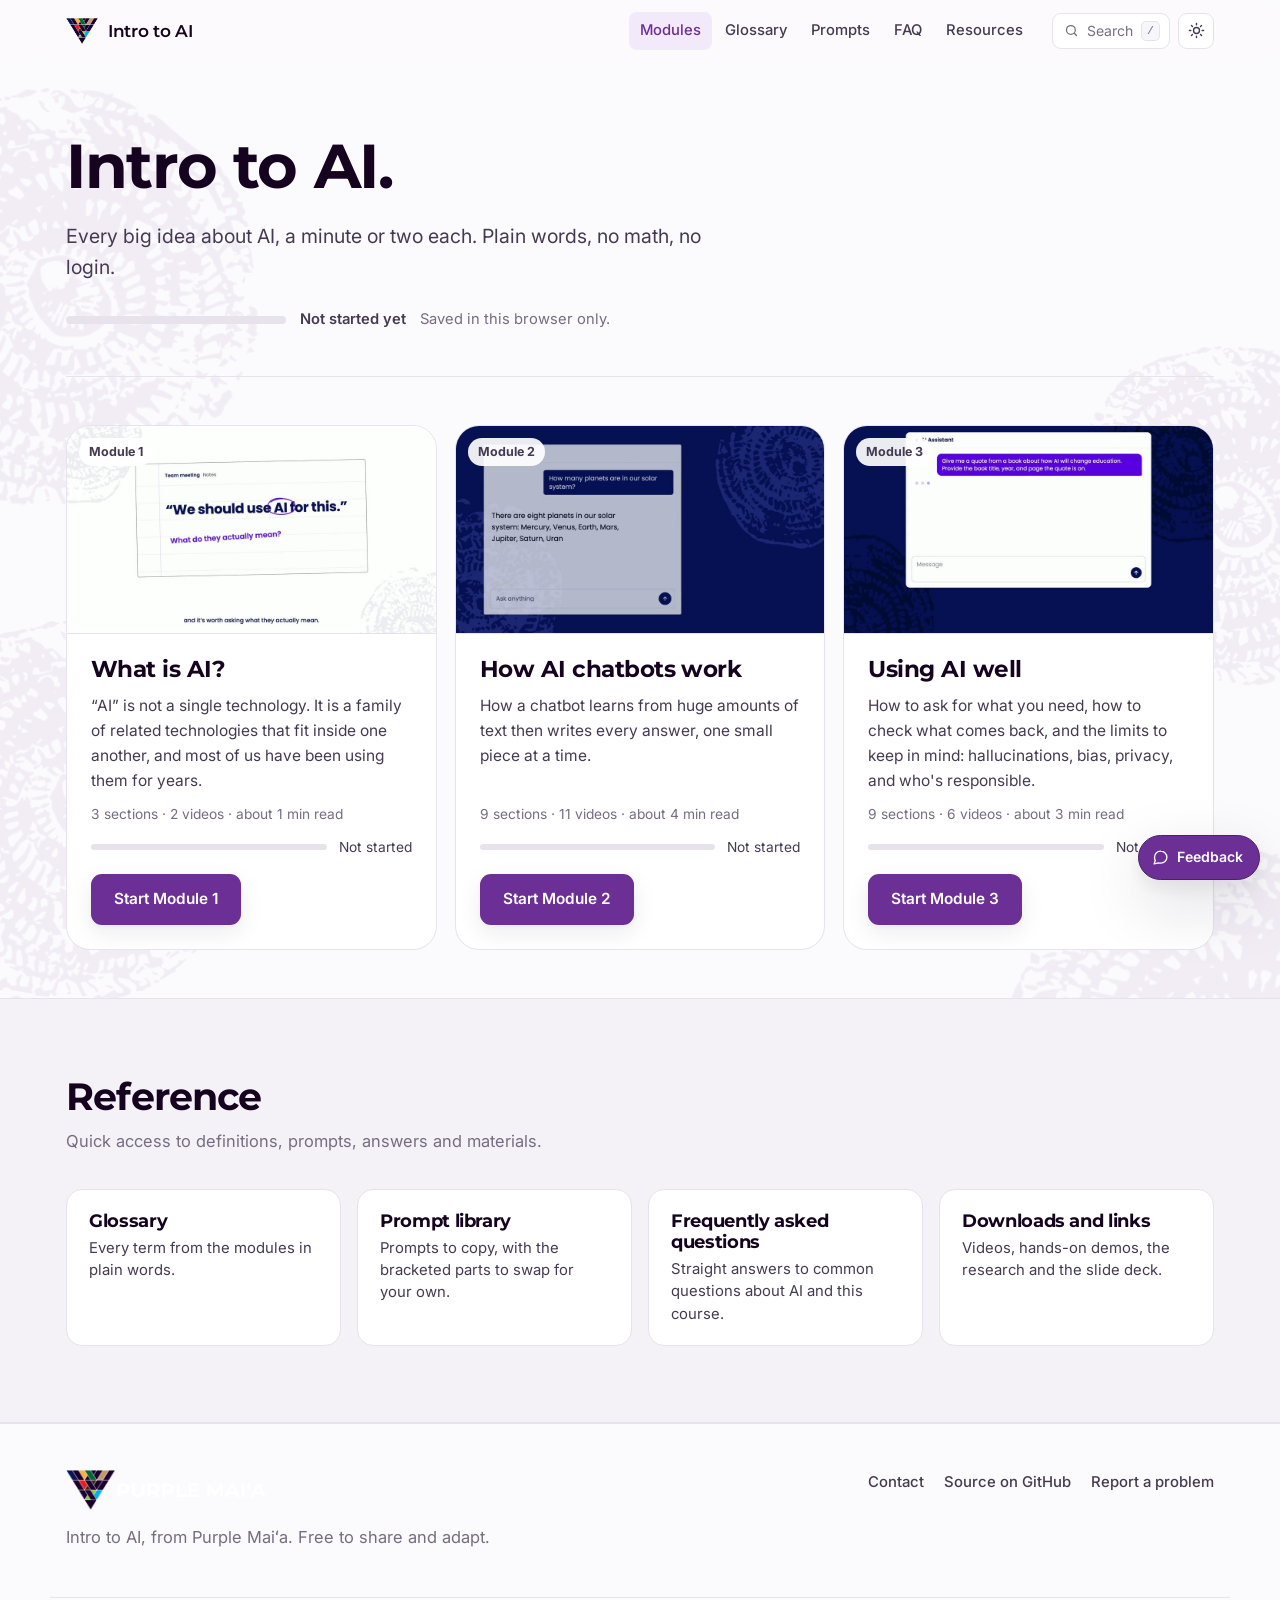
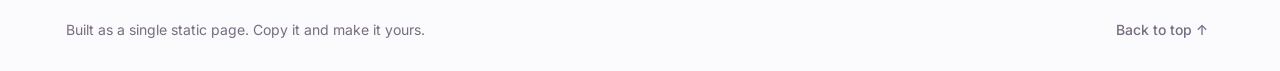
==== commit 1ace33ea: "Merge main: faststart remux and the search input's accessible name Co-Authored-By: Claude Opus 5 (1M" ====
--- a/index.html
+++ b/index.html
@@ -3,29 +3,34 @@
 <head>
 <meta charset="utf-8">
 <meta name="viewport" content="width=device-width, initial-scale=1, viewport-fit=cover">
-<title>Artificial Intelligence 101 — Purple Maiʻa</title>
-<meta name="description" content="A free, plain-language course on what AI is, how chatbots like ChatGPT come up with an answer, and how to use them well. Three modules, no math, no login.">
+<title>Intro to AI — Purple Maiʻa</title>
+<meta name="description" content="Every big idea about AI, a minute or two each. Plain words, short videos, free, no login. From Purple Maiʻa.">
 <meta name="color-scheme" content="light dark">
 <meta name="theme-color" content="#6b2f96" media="(prefers-color-scheme: light)">
 <meta name="theme-color" content="#120a18" media="(prefers-color-scheme: dark)">
 
-<link rel="canonical" href="https://ai-page.sandbox.purplemaia.org/">
-<meta name="robots" content="index, follow, max-image-preview:large, max-snippet:-1">
+<!-- COMMUNITY EDITION, PRE-LAUNCH. This copy has no URL of its own yet, so it
+     carries no canonical and no og:url, and asks not to be indexed: until it
+     has an address, a crawler can only file it as a duplicate of the staff
+     site. At launch: add the canonical and og:url, switch robots back to
+     "index, follow", point the JSON-LD below at the new address, make the
+     og:image and twitter:image URLs absolute (scrapers ignore relative ones),
+     and make a QR code for it with tools/make-qr.js. -->
+<meta name="robots" content="noindex, follow">
 
 <!-- Social preview. Absolute URLs — scrapers do not resolve relative paths. -->
 <meta property="og:type" content="website">
 <meta property="og:site_name" content="Purple Maiʻa">
-<meta property="og:url" content="https://ai-page.sandbox.purplemaia.org/">
-<meta property="og:title" content="Artificial Intelligence 101 — Purple Maiʻa">
-<meta property="og:description" content="What AI is, how chatbots like ChatGPT come up with an answer, and how to use them well. Three modules, free and public.">
-<meta property="og:image" content="https://ai-page.sandbox.purplemaia.org/assets/social.png">
+<meta property="og:title" content="Intro to AI — Purple Maiʻa">
+<meta property="og:description" content="Every big idea about AI, a minute or two each. Plain words, short videos, free and public.">
+<meta property="og:image" content="assets/social-intro.png">
 <meta property="og:image:width" content="1200">
 <meta property="og:image:height" content="630">
-<meta property="og:image:alt" content="Artificial Intelligence 101 — a free course from Purple Maiʻa">
+<meta property="og:image:alt" content="Intro to AI, from Purple Maiʻa">
 <meta name="twitter:card" content="summary_large_image">
-<meta name="twitter:title" content="Artificial Intelligence 101 — Purple Maiʻa">
-<meta name="twitter:description" content="What AI is, how chatbots like ChatGPT come up with an answer, and how to use them well. Three modules, free and public.">
-<meta name="twitter:image" content="https://ai-page.sandbox.purplemaia.org/assets/social.png">
+<meta name="twitter:title" content="Intro to AI — Purple Maiʻa">
+<meta name="twitter:description" content="Every big idea about AI, a minute or two each. Plain words, short videos, free and public.">
+<meta name="twitter:image" content="assets/social-intro.png">
 
 <link rel="icon" href="assets/favicon.svg" type="image/svg+xml">
 <link rel="preconnect" href="https://fonts.googleapis.com">
@@ -57,8 +62,8 @@
       "@type": "WebSite",
       "@id": "https://ai-page.sandbox.purplemaia.org/#website",
       "url": "https://ai-page.sandbox.purplemaia.org/",
-      "name": "Artificial Intelligence 101 \u2014 Purple Mai\u02bba",
-      "description": "A free, plain-language course on what AI is, how chatbots like ChatGPT come up with an answer, and how to use them well. Three modules, no math, no login.",
+      "name": "Intro to AI — Purple Maiʻa",
+      "description": "Every big idea about AI, a minute or two each. Plain words, short videos, free and public, no login.",
       "inLanguage": "en",
       "publisher": {
         "@type": "Organization",
@@ -69,8 +74,8 @@
     {
       "@type": "Course",
       "@id": "https://ai-page.sandbox.purplemaia.org/#course",
-      "name": "Artificial Intelligence 101",
-      "description": "A free, plain-language course on what AI is, how chatbots like ChatGPT come up with an answer, and how to use them well. Three modules, no math, no login.",
+      "name": "Intro to AI",
+      "description": "Every big idea about AI, a minute or two each. Plain words, short videos, free and public, no login.",
       "url": "https://ai-page.sandbox.purplemaia.org/",
       "isAccessibleForFree": true,
       "inLanguage": "en",
@@ -89,7 +94,7 @@
       },
       "hasCourseInstance": {
         "@type": "CourseInstance",
-        "name": "Artificial Intelligence 101",
+        "name": "Intro to AI",
         "courseMode": "blended",
         "courseWorkload": "PT59M"
       },
@@ -136,7 +141,7 @@
   <div class="wrap header-inner">
     <a class="brand" href="#/">
       <span class="brand-mark" aria-hidden="true"></span>
-      <span class="brand-text" data-bind="event.shortName">Artificial Intelligence 101</span>
+      <span class="brand-text" data-bind="event.shortName">Intro to AI</span>
     </a>
 
     <nav class="site-nav" aria-label="Sections">
@@ -445,6 +450,7 @@
 <div class="toast" id="toast" role="status" aria-live="polite"></div>
 
 <script src="content.js"></script>
+<script src="community.js"></script>
 <script src="assets/app.js"></script>
 </body>
 </html>
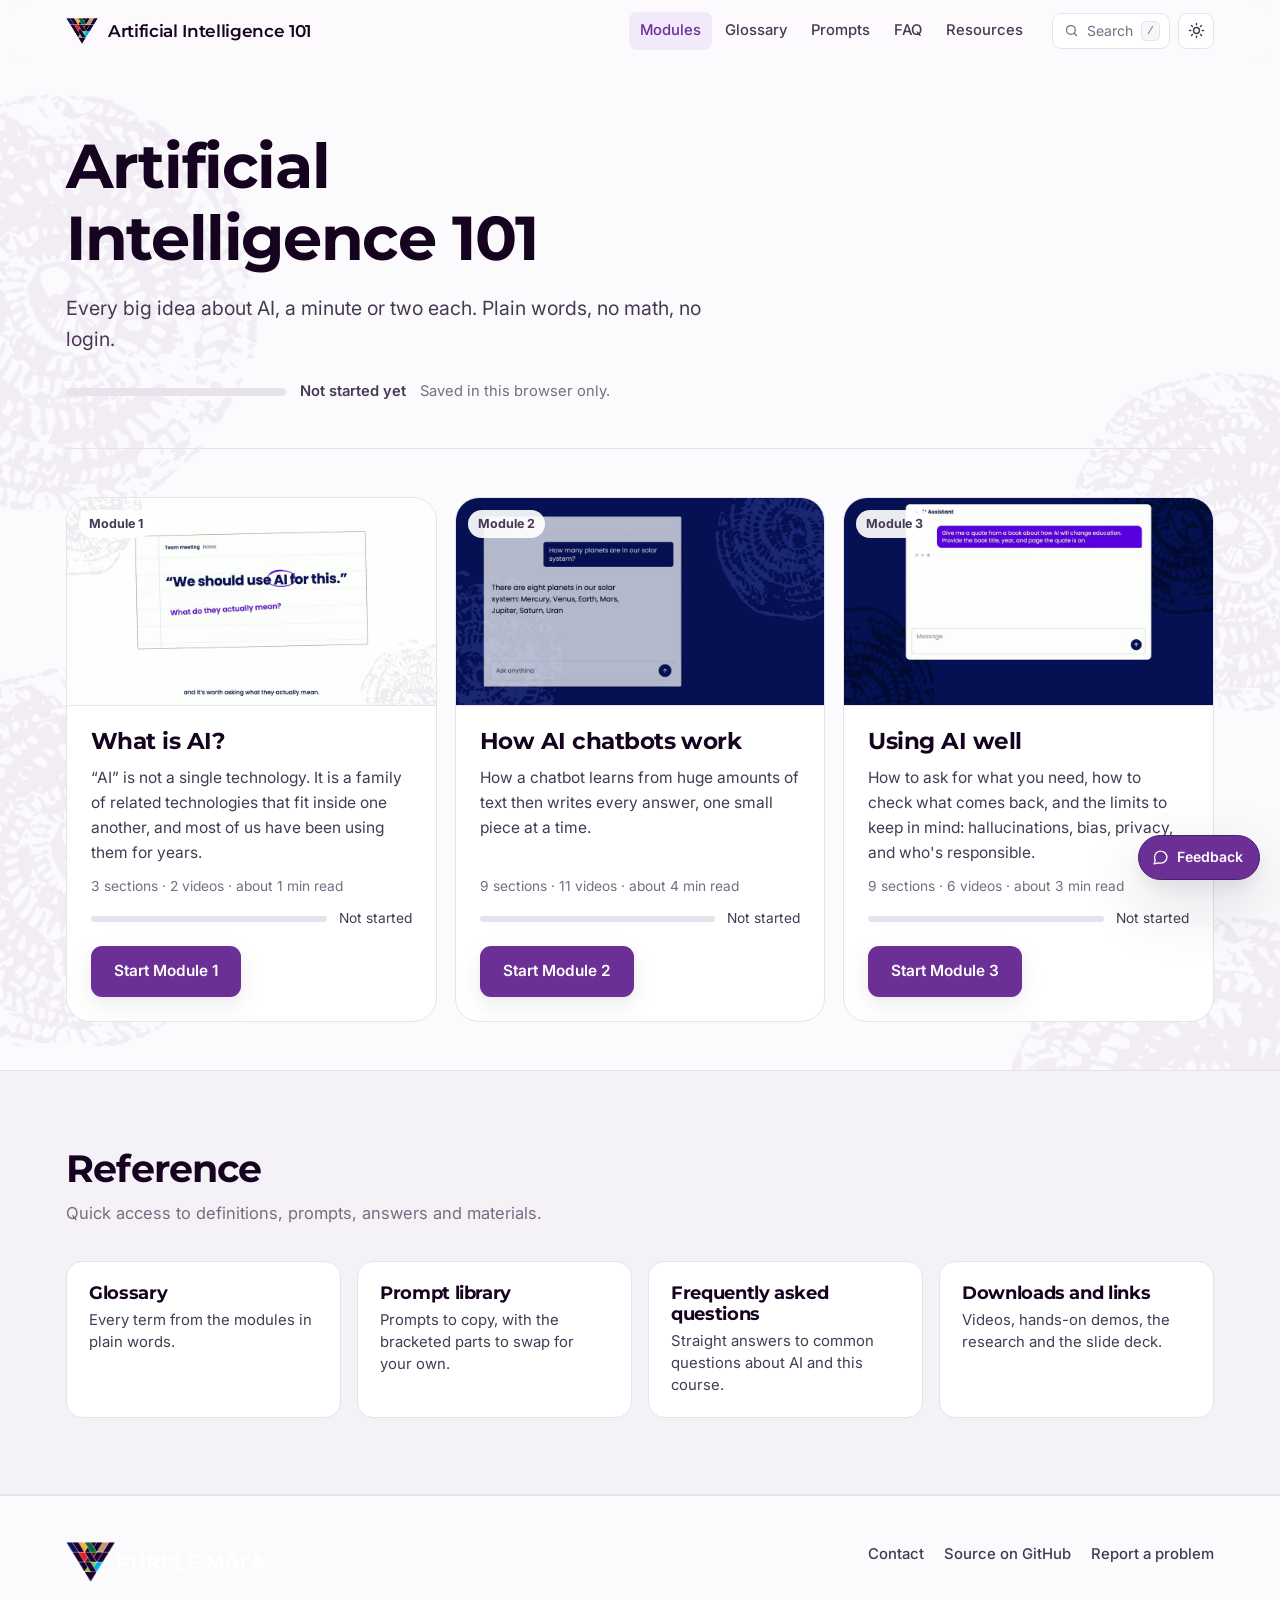
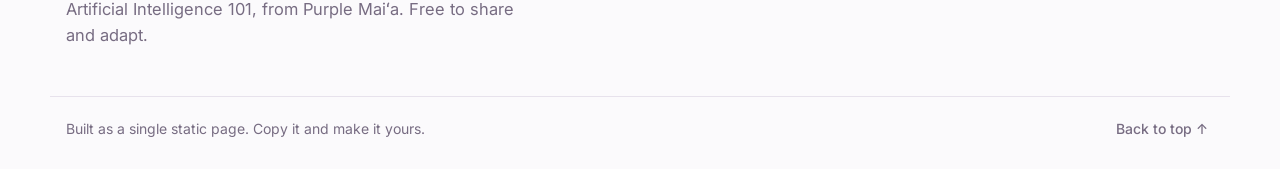
==== commit 6ea4db3f: "Carry the rename through the tab, the social meta and the card All 8 occurrences in this edition's i" ====
--- a/index.html
+++ b/index.html
@@ -3,34 +3,38 @@
 <head>
 <meta charset="utf-8">
 <meta name="viewport" content="width=device-width, initial-scale=1, viewport-fit=cover">
-<title>Intro to AI — Purple Maiʻa</title>
+<title>Artificial Intelligence 101 — Purple Maiʻa</title>
 <meta name="description" content="Every big idea about AI, a minute or two each. Plain words, short videos, free, no login. From Purple Maiʻa.">
 <meta name="color-scheme" content="light dark">
 <meta name="theme-color" content="#6b2f96" media="(prefers-color-scheme: light)">
 <meta name="theme-color" content="#120a18" media="(prefers-color-scheme: dark)">
 
-<!-- COMMUNITY EDITION, PRE-LAUNCH. This copy has no URL of its own yet, so it
-     carries no canonical and no og:url, and asks not to be indexed: until it
-     has an address, a crawler can only file it as a duplicate of the staff
-     site. At launch: add the canonical and og:url, switch robots back to
-     "index, follow", point the JSON-LD below at the new address, make the
-     og:image and twitter:image URLs absolute (scrapers ignore relative ones),
-     and make a QR code for it with tools/make-qr.js. -->
+<!-- COMMUNITY EDITION. Deployed 27 Oct 2026 to its own Dokku app, so it now has
+     an address of its own and no longer reads as a duplicate of the staff site.
+     The canonical, og:url, JSON-LD ids and absolute image URLs below all point
+     at it.
+
+     STILL NOINDEX ON PURPOSE. The address exists so the team can review it; the
+     team has not reviewed it yet. Flipping robots to "index, follow" is the
+     launch act and it is one line. Do that, and make a QR with
+     tools/make-qr.js, once the review is in and the name is settled. -->
 <meta name="robots" content="noindex, follow">
+<link rel="canonical" href="https://ai-community.sandbox.purplemaia.org/">
 
 <!-- Social preview. Absolute URLs — scrapers do not resolve relative paths. -->
 <meta property="og:type" content="website">
 <meta property="og:site_name" content="Purple Maiʻa">
-<meta property="og:title" content="Intro to AI — Purple Maiʻa">
+<meta property="og:url" content="https://ai-community.sandbox.purplemaia.org/">
+<meta property="og:title" content="Artificial Intelligence 101 — Purple Maiʻa">
 <meta property="og:description" content="Every big idea about AI, a minute or two each. Plain words, short videos, free and public.">
-<meta property="og:image" content="assets/social-intro.png">
+<meta property="og:image" content="https://ai-community.sandbox.purplemaia.org/assets/social-intro.png">
 <meta property="og:image:width" content="1200">
 <meta property="og:image:height" content="630">
-<meta property="og:image:alt" content="Intro to AI, from Purple Maiʻa">
+<meta property="og:image:alt" content="Artificial Intelligence 101, from Purple Maiʻa">
 <meta name="twitter:card" content="summary_large_image">
-<meta name="twitter:title" content="Intro to AI — Purple Maiʻa">
+<meta name="twitter:title" content="Artificial Intelligence 101 — Purple Maiʻa">
 <meta name="twitter:description" content="Every big idea about AI, a minute or two each. Plain words, short videos, free and public.">
-<meta name="twitter:image" content="assets/social-intro.png">
+<meta name="twitter:image" content="https://ai-community.sandbox.purplemaia.org/assets/social-intro.png">
 
 <link rel="icon" href="assets/favicon.svg" type="image/svg+xml">
 <link rel="preconnect" href="https://fonts.googleapis.com">
@@ -60,9 +64,9 @@
   "@graph": [
     {
       "@type": "WebSite",
-      "@id": "https://ai-page.sandbox.purplemaia.org/#website",
-      "url": "https://ai-page.sandbox.purplemaia.org/",
-      "name": "Intro to AI — Purple Maiʻa",
+      "@id": "https://ai-community.sandbox.purplemaia.org/#website",
+      "url": "https://ai-community.sandbox.purplemaia.org/",
+      "name": "Artificial Intelligence 101 — Purple Maiʻa",
       "description": "Every big idea about AI, a minute or two each. Plain words, short videos, free and public, no login.",
       "inLanguage": "en",
       "publisher": {
@@ -73,10 +77,10 @@
     },
     {
       "@type": "Course",
-      "@id": "https://ai-page.sandbox.purplemaia.org/#course",
-      "name": "Intro to AI",
+      "@id": "https://ai-community.sandbox.purplemaia.org/#course",
+      "name": "Artificial Intelligence 101",
       "description": "Every big idea about AI, a minute or two each. Plain words, short videos, free and public, no login.",
-      "url": "https://ai-page.sandbox.purplemaia.org/",
+      "url": "https://ai-community.sandbox.purplemaia.org/",
       "isAccessibleForFree": true,
       "inLanguage": "en",
       "educationalLevel": "Beginner",
@@ -94,7 +98,7 @@
       },
       "hasCourseInstance": {
         "@type": "CourseInstance",
-        "name": "Intro to AI",
+        "name": "Artificial Intelligence 101",
         "courseMode": "blended",
         "courseWorkload": "PT59M"
       },
@@ -141,7 +145,7 @@
   <div class="wrap header-inner">
     <a class="brand" href="#/">
       <span class="brand-mark" aria-hidden="true"></span>
-      <span class="brand-text" data-bind="event.shortName">Intro to AI</span>
+      <span class="brand-text" data-bind="event.shortName">Artificial Intelligence 101</span>
     </a>
 
     <nav class="site-nav" aria-label="Sections">
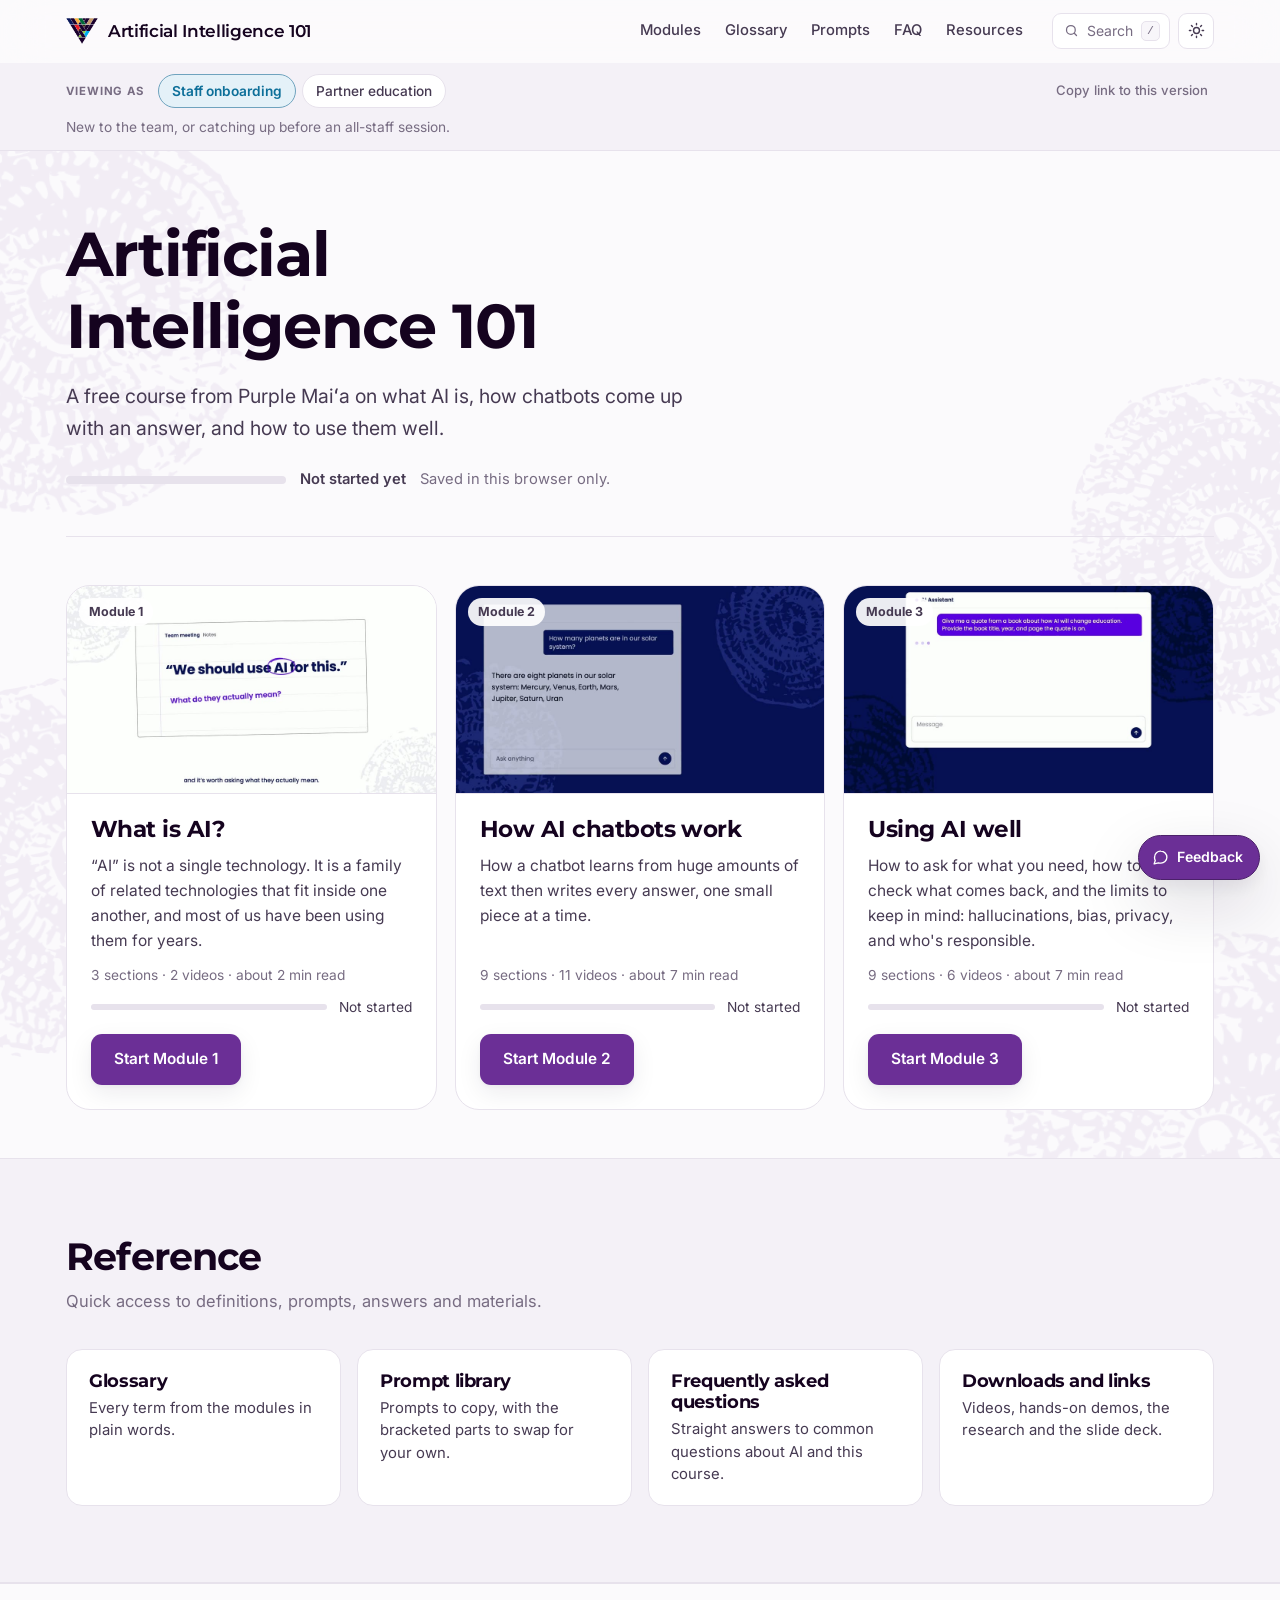
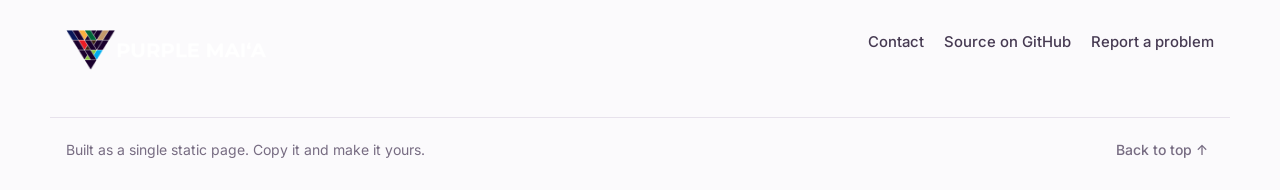
==== commit cdc9e162: "Restore main's own index.html, and guard the one-way flow I merged community-hub into main earlier t" ====
--- a/index.html
+++ b/index.html
@@ -4,37 +4,28 @@
 <meta charset="utf-8">
 <meta name="viewport" content="width=device-width, initial-scale=1, viewport-fit=cover">
 <title>Artificial Intelligence 101 — Purple Maiʻa</title>
-<meta name="description" content="Every big idea about AI, a minute or two each. Plain words, short videos, free, no login. From Purple Maiʻa.">
+<meta name="description" content="A free, plain-language course on what AI is, how chatbots like ChatGPT come up with an answer, and how to use them well. Three modules, no math, no login.">
 <meta name="color-scheme" content="light dark">
 <meta name="theme-color" content="#6b2f96" media="(prefers-color-scheme: light)">
 <meta name="theme-color" content="#120a18" media="(prefers-color-scheme: dark)">
 
-<!-- COMMUNITY EDITION. Deployed 27 Oct 2026 to its own Dokku app, so it now has
-     an address of its own and no longer reads as a duplicate of the staff site.
-     The canonical, og:url, JSON-LD ids and absolute image URLs below all point
-     at it.
-
-     STILL NOINDEX ON PURPOSE. The address exists so the team can review it; the
-     team has not reviewed it yet. Flipping robots to "index, follow" is the
-     launch act and it is one line. Do that, and make a QR with
-     tools/make-qr.js, once the review is in and the name is settled. -->
-<meta name="robots" content="noindex, follow">
-<link rel="canonical" href="https://ai-community.sandbox.purplemaia.org/">
+<link rel="canonical" href="https://ai-page.sandbox.purplemaia.org/">
+<meta name="robots" content="index, follow, max-image-preview:large, max-snippet:-1">
 
 <!-- Social preview. Absolute URLs — scrapers do not resolve relative paths. -->
 <meta property="og:type" content="website">
 <meta property="og:site_name" content="Purple Maiʻa">
-<meta property="og:url" content="https://ai-community.sandbox.purplemaia.org/">
+<meta property="og:url" content="https://ai-page.sandbox.purplemaia.org/">
 <meta property="og:title" content="Artificial Intelligence 101 — Purple Maiʻa">
-<meta property="og:description" content="Every big idea about AI, a minute or two each. Plain words, short videos, free and public.">
-<meta property="og:image" content="https://ai-community.sandbox.purplemaia.org/assets/social-intro.png">
+<meta property="og:description" content="What AI is, how chatbots like ChatGPT come up with an answer, and how to use them well. Three modules, free and public.">
+<meta property="og:image" content="https://ai-page.sandbox.purplemaia.org/assets/social.png">
 <meta property="og:image:width" content="1200">
 <meta property="og:image:height" content="630">
-<meta property="og:image:alt" content="Artificial Intelligence 101, from Purple Maiʻa">
+<meta property="og:image:alt" content="Artificial Intelligence 101 — a free course from Purple Maiʻa">
 <meta name="twitter:card" content="summary_large_image">
 <meta name="twitter:title" content="Artificial Intelligence 101 — Purple Maiʻa">
-<meta name="twitter:description" content="Every big idea about AI, a minute or two each. Plain words, short videos, free and public.">
-<meta name="twitter:image" content="https://ai-community.sandbox.purplemaia.org/assets/social-intro.png">
+<meta name="twitter:description" content="What AI is, how chatbots like ChatGPT come up with an answer, and how to use them well. Three modules, free and public.">
+<meta name="twitter:image" content="https://ai-page.sandbox.purplemaia.org/assets/social.png">
 
 <link rel="icon" href="assets/favicon.svg" type="image/svg+xml">
 <link rel="preconnect" href="https://fonts.googleapis.com">
@@ -64,10 +55,10 @@
   "@graph": [
     {
       "@type": "WebSite",
-      "@id": "https://ai-community.sandbox.purplemaia.org/#website",
-      "url": "https://ai-community.sandbox.purplemaia.org/",
-      "name": "Artificial Intelligence 101 — Purple Maiʻa",
-      "description": "Every big idea about AI, a minute or two each. Plain words, short videos, free and public, no login.",
+      "@id": "https://ai-page.sandbox.purplemaia.org/#website",
+      "url": "https://ai-page.sandbox.purplemaia.org/",
+      "name": "Artificial Intelligence 101 \u2014 Purple Mai\u02bba",
+      "description": "A free, plain-language course on what AI is, how chatbots like ChatGPT come up with an answer, and how to use them well. Three modules, no math, no login.",
       "inLanguage": "en",
       "publisher": {
         "@type": "Organization",
@@ -77,10 +68,10 @@
     },
     {
       "@type": "Course",
-      "@id": "https://ai-community.sandbox.purplemaia.org/#course",
+      "@id": "https://ai-page.sandbox.purplemaia.org/#course",
       "name": "Artificial Intelligence 101",
-      "description": "Every big idea about AI, a minute or two each. Plain words, short videos, free and public, no login.",
-      "url": "https://ai-community.sandbox.purplemaia.org/",
+      "description": "A free, plain-language course on what AI is, how chatbots like ChatGPT come up with an answer, and how to use them well. Three modules, no math, no login.",
+      "url": "https://ai-page.sandbox.purplemaia.org/",
       "isAccessibleForFree": true,
       "inLanguage": "en",
       "educationalLevel": "Beginner",
@@ -454,7 +445,6 @@
 <div class="toast" id="toast" role="status" aria-live="polite"></div>
 
 <script src="content.js"></script>
-<script src="community.js"></script>
 <script src="assets/app.js"></script>
 </body>
 </html>
--- a/assets/styles.css
+++ b/assets/styles.css
@@ -1313,6 +1313,11 @@
 .art-video figcaption { display: flex; justify-content: space-between; gap: 12px; padding: 11px 16px; font-size: .86rem; color: var(--text-2); line-height: 1.45; }
 .art-video figcaption span:last-child { color: var(--muted); }
 .art-video .video-standin { border-top: 1px solid var(--border); }
+/* The follow-on explainer. Same bar as the stand-in notice, because it is
+   the same kind of thing: a note about the video, not part of it. */
+.art-deeper { margin: 0; border-top: 1px solid var(--border); padding: 11px 16px;
+  font-size: .86rem; color: var(--muted); line-height: 1.45; }
+.art-deeper a { color: var(--text-2); }
 
 /* Films shot vertically. The file is still 16:9 with black bars either side,
    so the frame is given the real 9:16 shape (inline, from the lesson) and the
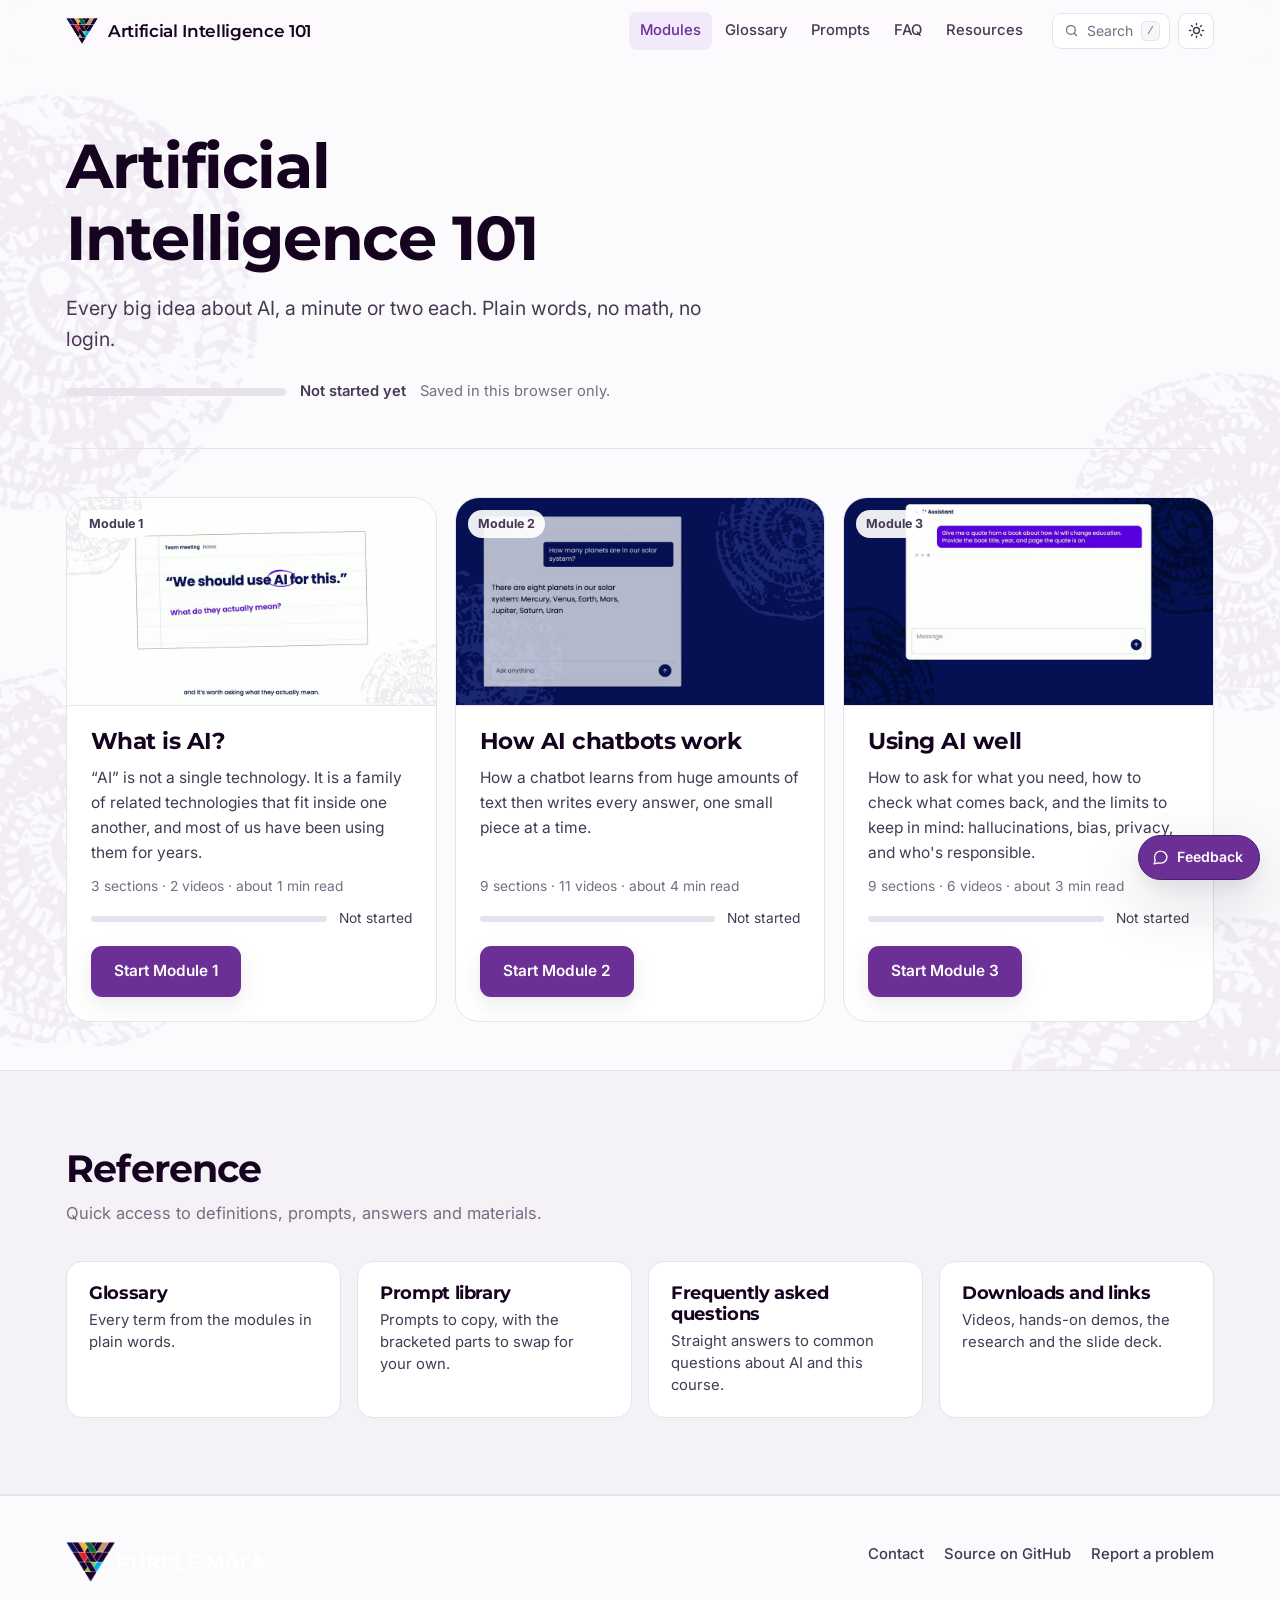
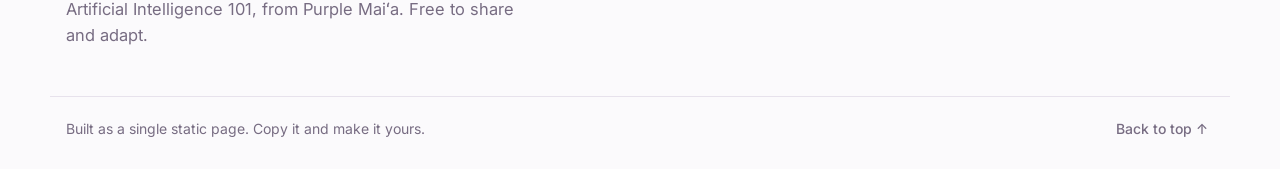
==== commit 28419839: "Merge branch 'main' into community-hub" ====
--- a/index.html
+++ b/index.html
@@ -4,28 +4,37 @@
 <meta charset="utf-8">
 <meta name="viewport" content="width=device-width, initial-scale=1, viewport-fit=cover">
 <title>Artificial Intelligence 101 — Purple Maiʻa</title>
-<meta name="description" content="A free, plain-language course on what AI is, how chatbots like ChatGPT come up with an answer, and how to use them well. Three modules, no math, no login.">
+<meta name="description" content="Every big idea about AI, a minute or two each. Plain words, short videos, free, no login. From Purple Maiʻa.">
 <meta name="color-scheme" content="light dark">
 <meta name="theme-color" content="#6b2f96" media="(prefers-color-scheme: light)">
 <meta name="theme-color" content="#120a18" media="(prefers-color-scheme: dark)">
 
-<link rel="canonical" href="https://ai-page.sandbox.purplemaia.org/">
-<meta name="robots" content="index, follow, max-image-preview:large, max-snippet:-1">
+<!-- COMMUNITY EDITION. Deployed 27 Oct 2026 to its own Dokku app, so it now has
+     an address of its own and no longer reads as a duplicate of the staff site.
+     The canonical, og:url, JSON-LD ids and absolute image URLs below all point
+     at it.
+
+     STILL NOINDEX ON PURPOSE. The address exists so the team can review it; the
+     team has not reviewed it yet. Flipping robots to "index, follow" is the
+     launch act and it is one line. Do that, and make a QR with
+     tools/make-qr.js, once the review is in and the name is settled. -->
+<meta name="robots" content="noindex, follow">
+<link rel="canonical" href="https://ai-community.sandbox.purplemaia.org/">
 
 <!-- Social preview. Absolute URLs — scrapers do not resolve relative paths. -->
 <meta property="og:type" content="website">
 <meta property="og:site_name" content="Purple Maiʻa">
-<meta property="og:url" content="https://ai-page.sandbox.purplemaia.org/">
+<meta property="og:url" content="https://ai-community.sandbox.purplemaia.org/">
 <meta property="og:title" content="Artificial Intelligence 101 — Purple Maiʻa">
-<meta property="og:description" content="What AI is, how chatbots like ChatGPT come up with an answer, and how to use them well. Three modules, free and public.">
-<meta property="og:image" content="https://ai-page.sandbox.purplemaia.org/assets/social.png">
+<meta property="og:description" content="Every big idea about AI, a minute or two each. Plain words, short videos, free and public.">
+<meta property="og:image" content="https://ai-community.sandbox.purplemaia.org/assets/social-intro.png">
 <meta property="og:image:width" content="1200">
 <meta property="og:image:height" content="630">
-<meta property="og:image:alt" content="Artificial Intelligence 101 — a free course from Purple Maiʻa">
+<meta property="og:image:alt" content="Artificial Intelligence 101, from Purple Maiʻa">
 <meta name="twitter:card" content="summary_large_image">
 <meta name="twitter:title" content="Artificial Intelligence 101 — Purple Maiʻa">
-<meta name="twitter:description" content="What AI is, how chatbots like ChatGPT come up with an answer, and how to use them well. Three modules, free and public.">
-<meta name="twitter:image" content="https://ai-page.sandbox.purplemaia.org/assets/social.png">
+<meta name="twitter:description" content="Every big idea about AI, a minute or two each. Plain words, short videos, free and public.">
+<meta name="twitter:image" content="https://ai-community.sandbox.purplemaia.org/assets/social-intro.png">
 
 <link rel="icon" href="assets/favicon.svg" type="image/svg+xml">
 <link rel="preconnect" href="https://fonts.googleapis.com">
@@ -55,10 +64,10 @@
   "@graph": [
     {
       "@type": "WebSite",
-      "@id": "https://ai-page.sandbox.purplemaia.org/#website",
-      "url": "https://ai-page.sandbox.purplemaia.org/",
-      "name": "Artificial Intelligence 101 \u2014 Purple Mai\u02bba",
-      "description": "A free, plain-language course on what AI is, how chatbots like ChatGPT come up with an answer, and how to use them well. Three modules, no math, no login.",
+      "@id": "https://ai-community.sandbox.purplemaia.org/#website",
+      "url": "https://ai-community.sandbox.purplemaia.org/",
+      "name": "Artificial Intelligence 101 — Purple Maiʻa",
+      "description": "Every big idea about AI, a minute or two each. Plain words, short videos, free and public, no login.",
       "inLanguage": "en",
       "publisher": {
         "@type": "Organization",
@@ -68,10 +77,10 @@
     },
     {
       "@type": "Course",
-      "@id": "https://ai-page.sandbox.purplemaia.org/#course",
+      "@id": "https://ai-community.sandbox.purplemaia.org/#course",
       "name": "Artificial Intelligence 101",
-      "description": "A free, plain-language course on what AI is, how chatbots like ChatGPT come up with an answer, and how to use them well. Three modules, no math, no login.",
-      "url": "https://ai-page.sandbox.purplemaia.org/",
+      "description": "Every big idea about AI, a minute or two each. Plain words, short videos, free and public, no login.",
+      "url": "https://ai-community.sandbox.purplemaia.org/",
       "isAccessibleForFree": true,
       "inLanguage": "en",
       "educationalLevel": "Beginner",
@@ -428,11 +437,19 @@
     <svg viewBox="0 0 24 24" fill="none" stroke="currentColor" stroke-width="2" stroke-linecap="round" aria-hidden="true"><path d="M6 6l12 12M18 6L6 18"/></svg>
   </button>
   <div class="cert-sheet" id="certSheet">
-    <img class="cert-logo" src="assets/pm-lockup.png" alt="Purple Maiʻa" width="200" height="40">
+    <!-- The mark is an image, the name is live text: the lockup PNGs carry a
+         white wordmark that disappears on paper and in light mode. -->
+    <p class="cert-brand"><img class="cert-mark" src="assets/pm-mark.png" alt="" width="56" height="45"><span>Purple Maiʻa</span></p>
     <p class="cert-kicker" id="certViewKicker"></p>
+    <p class="cert-lead cert-print-only">This is to certify that</p>
     <h2 class="cert-name" id="certViewName"></h2>
     <p class="cert-course">has completed <strong id="certViewCourse"></strong></p>
-    <p class="cert-meta"><span id="certViewDate"></span> &middot; <span id="certViewScore"></span></p>
+    <p class="cert-meta"><span class="cert-meta-date" id="certViewDate"></span><span class="cert-meta-dot"> &middot; </span><span id="certViewScore"></span></p>
+    <!-- Paper only: the date and issuer as a signature row. -->
+    <div class="cert-sign cert-print-only">
+      <p class="cert-sig"><span id="certSigDate"></span><small>Date</small></p>
+      <p class="cert-sig"><span id="certSigIssuer"></span><small>Issued by</small></p>
+    </div>
     <p class="cert-code" id="certViewCode"></p>
     <p class="cert-verify" id="certViewVerify"></p>
   </div>
@@ -445,6 +462,7 @@
 <div class="toast" id="toast" role="status" aria-live="polite"></div>
 
 <script src="content.js"></script>
+<script src="community.js"></script>
 <script src="assets/app.js"></script>
 </body>
 </html>
--- a/assets/styles.css
+++ b/assets/styles.css
@@ -1343,16 +1343,53 @@
 .art-demo .practice-tag { display: none; }   /* the section already says which topic */
 .practice-card > h4 { font-size: 1.12rem; margin: 0; }
 
+/* Previous and next share one row and one height. Next is the filled card in
+   the wider column; previous is outlined and narrower, so the forward step
+   reads first without the way back being hard to find. */
+.art-pager {
+  display: grid; grid-template-columns: minmax(0, 2fr) minmax(0, 3fr); gap: 16px;
+  margin: 0 0 52px;
+}
+.art-prev, .art-next {
+  display: flex; align-items: center; gap: 16px; min-height: 104px;
+  padding: 22px 26px; border-radius: var(--radius-lg); text-decoration: none;
+  transition: background .15s ease, border-color .15s ease;
+}
+.art-prev small, .art-next small { display: block; font-size: .86rem; margin-bottom: 4px; }
+.art-prev strong, .art-next strong { display: block; font: 700 1.2rem/1.25 var(--font-display); letter-spacing: -.015em; }
+
+.art-prev {
+  grid-column: 1;
+  border: 1px solid var(--border-strong); color: var(--text);
+}
+.art-prev:hover { border-color: var(--accent); background: var(--accent-soft); color: var(--text); }
+.art-prev small { color: var(--text-2); }
+
 .art-next {
-  display: flex; align-items: center; justify-content: space-between; gap: 20px; flex-wrap: wrap;
-  margin: 0 0 52px; padding: 26px 30px; border-radius: var(--radius-lg);
-  background: var(--accent); color: var(--accent-ink); text-decoration: none;
-  transition: background .15s ease;
+  grid-column: 2; justify-content: space-between; text-align: left;
+  background: var(--accent); color: var(--accent-ink);
 }
 .art-next:hover { background: var(--accent-hover); color: var(--accent-ink); }
-.art-next small { display: block; font-size: .88rem; color: color-mix(in srgb, var(--accent-ink) 80%, transparent); }
-.art-next strong { font: 700 1.5rem/1.2 var(--font-display); letter-spacing: -.02em; }
-.art-next-cta { background: var(--accent-ink); color: var(--accent); font-weight: 600; padding: 11px 20px; border-radius: 11px; }
+.art-next small { color: color-mix(in srgb, var(--accent-ink) 80%, transparent); }
+.art-next strong { font-size: 1.4rem; }
+
+.art-pager-arrow {
+  flex: none; display: grid; place-items: center; width: 40px; height: 40px;
+  border-radius: 50%; font-size: 1.15rem; transition: transform .15s ease;
+}
+.art-prev .art-pager-arrow { color: var(--accent); background: var(--accent-soft); }
+.art-next .art-pager-arrow { color: var(--accent); background: var(--accent-ink); }
+.art-prev:hover .art-pager-arrow { transform: translateX(-3px); }
+.art-next:hover .art-pager-arrow { transform: translateX(3px); }
+@media (prefers-reduced-motion: reduce) {
+  .art-prev:hover .art-pager-arrow, .art-next:hover .art-pager-arrow { transform: none; }
+}
+/* Too narrow for two cards: stack them, the next step first. */
+@media (max-width: 560px) {
+  .art-pager { grid-template-columns: minmax(0, 1fr); gap: 12px; }
+  .art-prev, .art-next { grid-column: 1; min-height: 0; padding: 18px 20px; }
+  .art-next { order: -1; }
+}
 
 .art-sources h2 { font-size: 1.1rem; margin-bottom: 10px; }
 .art-sources ol { padding-left: 1.3em; margin: 0; font-size: .86rem; line-height: 1.55; color: var(--text-2); }
@@ -1400,7 +1437,6 @@
   .art-head { grid-template-columns: 1fr; gap: 6px; padding: 34px 0 30px; margin-bottom: 30px; }
   .art-num { font-size: 5.5rem; justify-self: start; text-align: left; margin-bottom: 14px; }
   .art-practice { padding: 22px 18px; }
-  .art-next { padding: 22px 20px; }
   .art-video figcaption { flex-direction: column; gap: 2px; }
 }
 
@@ -1437,8 +1473,19 @@
     var(--surface);
   border-radius: var(--radius-lg) var(--radius-lg) 0 0;
 }
-.cert-logo { height: 34px; width: auto; margin-bottom: 26px; }
-:root[data-theme="dark"] .cert-logo { content: url("pm-lockup-white.png"); }
+/* Mark as an image, name as live text, so the wordmark is never white on
+   white (the lockup PNGs carry a white wordmark). */
+.cert-brand {
+  display: inline-flex; align-items: center; gap: 10px; margin: 0 0 26px;
+  font: 700 1.02rem/1 var(--font-display); letter-spacing: .06em; text-transform: uppercase;
+  color: var(--text);
+}
+.cert-mark { height: 30px; width: auto; }
+@media (prefers-color-scheme: dark) {
+  :root:not([data-theme="light"]) .cert-mark { content: url("pm-mark-white.png"); }
+}
+:root[data-theme="dark"] .cert-mark { content: url("pm-mark-white.png"); }
+.cert-print-only { display: none; }
 
 .cert-kicker {
   margin: 0 0 14px; font-size: .74rem; font-weight: 800;
@@ -1468,23 +1515,67 @@
 
 /* Printing. Everything on the page is hidden and the certificate is lifted
    out of the dialog's top layer, because a modal dialog prints clipped or
-   not at all depending on the browser. */
+   not at all depending on the browser. On paper it becomes a landscape
+   letter sheet with a double frame and a signature row. `margin: 0` on the
+   page is what keeps the browser's own date, title and URL off it: those
+   are only printed in the page margin. Colours are fixed here rather than
+   taken from the tokens, so a dark-mode screen still prints a light sheet. */
+@page { size: letter landscape; margin: 0; }
 @media print {
+  html, body { background: #fff !important; margin: 0 !important; }
   .no-print { display: none !important; }
   body > *:not(.cert-view-dialog) { display: none !important; }
   .cert-view-dialog[open] {
     display: block !important;
     position: static !important;
     inset: auto !important;
-    width: 100% !important; max-width: none !important;
-    margin: 0 !important; border: 0 !important; box-shadow: none !important;
+    width: 100% !important; max-width: none !important; max-height: none !important;
+    margin: 0 !important; padding: 0 !important; overflow: visible !important;
+    border: 0 !important; border-radius: 0 !important; box-shadow: none !important;
     background: #fff !important; color: #15031f !important;
   }
   .cert-view-dialog[open]::backdrop { display: none !important; }
+  .cert-actions { display: none !important; }
+
   .cert-sheet {
-    background: #fff !important; padding: 12% 10% !important; border-radius: 0 !important;
+    position: relative; box-sizing: border-box;
+    width: 11in; height: 8.5in; overflow: hidden;
+    display: flex; flex-direction: column; align-items: center; justify-content: center;
+    padding: 0.95in 1.5in 0.8in !important;
+    background: #fff !important; border-radius: 0 !important;
+    -webkit-print-color-adjust: exact; print-color-adjust: exact;
   }
-  .cert-name, .cert-course strong { color: #15031f !important; }
-  .cert-kicker { color: #6b2f96 !important; }
-  .cert-actions { display: none !important; }
-}
+  /* The frame: a purple rule, and a fine gold one just inside it. */
+  .cert-sheet::before, .cert-sheet::after { content: ""; position: absolute; pointer-events: none; }
+  .cert-sheet::before { inset: 0.38in; border: 2pt solid #6b2f96; }
+  .cert-sheet::after  { inset: 0.48in; border: 0.75pt solid #946a0c; }
+
+  .cert-brand { margin: 0 0 0.32in; font-size: 12pt; gap: 9pt; color: #15031f; }
+  .cert-mark { height: 30pt; content: url("pm-mark.png") !important; }
+  .cert-kicker { margin: 0 0 0.22in; font-size: 10pt; letter-spacing: .32em; color: #6b2f96 !important; }
+  .cert-print-only { display: block; }
+  .cert-lead { margin: 0 0 0.1in; font-size: 12pt; font-style: italic; color: #463a52; }
+  .cert-name {
+    margin: 0 0 0.16in; padding: 0 0.4in 0.12in; min-width: 5.5in;
+    font-size: 40pt; color: #15031f !important;
+    border-bottom: 0.75pt solid #946a0c;
+  }
+  .cert-course { margin: 0 0 0.06in; font-size: 13pt; color: #463a52; }
+  .cert-course strong { display: block; margin-top: 4pt; font: 700 20pt/1.2 var(--font-display); color: #15031f !important; }
+  .cert-meta { margin: 0 0 0.42in; font-size: 10pt; color: #6c6177; }
+  .cert-meta-date, .cert-meta-dot { display: none; }
+
+  .cert-sign { display: flex; justify-content: center; gap: 1.6in; margin: 0 0 0.34in; }
+  .cert-sig { margin: 0; min-width: 2.3in; text-align: center; }
+  .cert-sig span {
+    display: block; padding: 0 0 5pt; border-bottom: 0.75pt solid #15031f;
+    font: 600 12pt/1.3 var(--font-display); color: #15031f;
+  }
+  .cert-sig small {
+    display: block; margin-top: 5pt; font-size: 8pt; font-weight: 600;
+    text-transform: uppercase; letter-spacing: .18em; color: #6c6177;
+  }
+
+  .cert-code { margin: 0 0 4pt; padding: 3pt 9pt; font-size: 8.5pt; color: #463a52; border-color: #b9aec4; }
+  .cert-verify { max-width: none; font-size: 7.5pt; color: #6c6177; }
+}
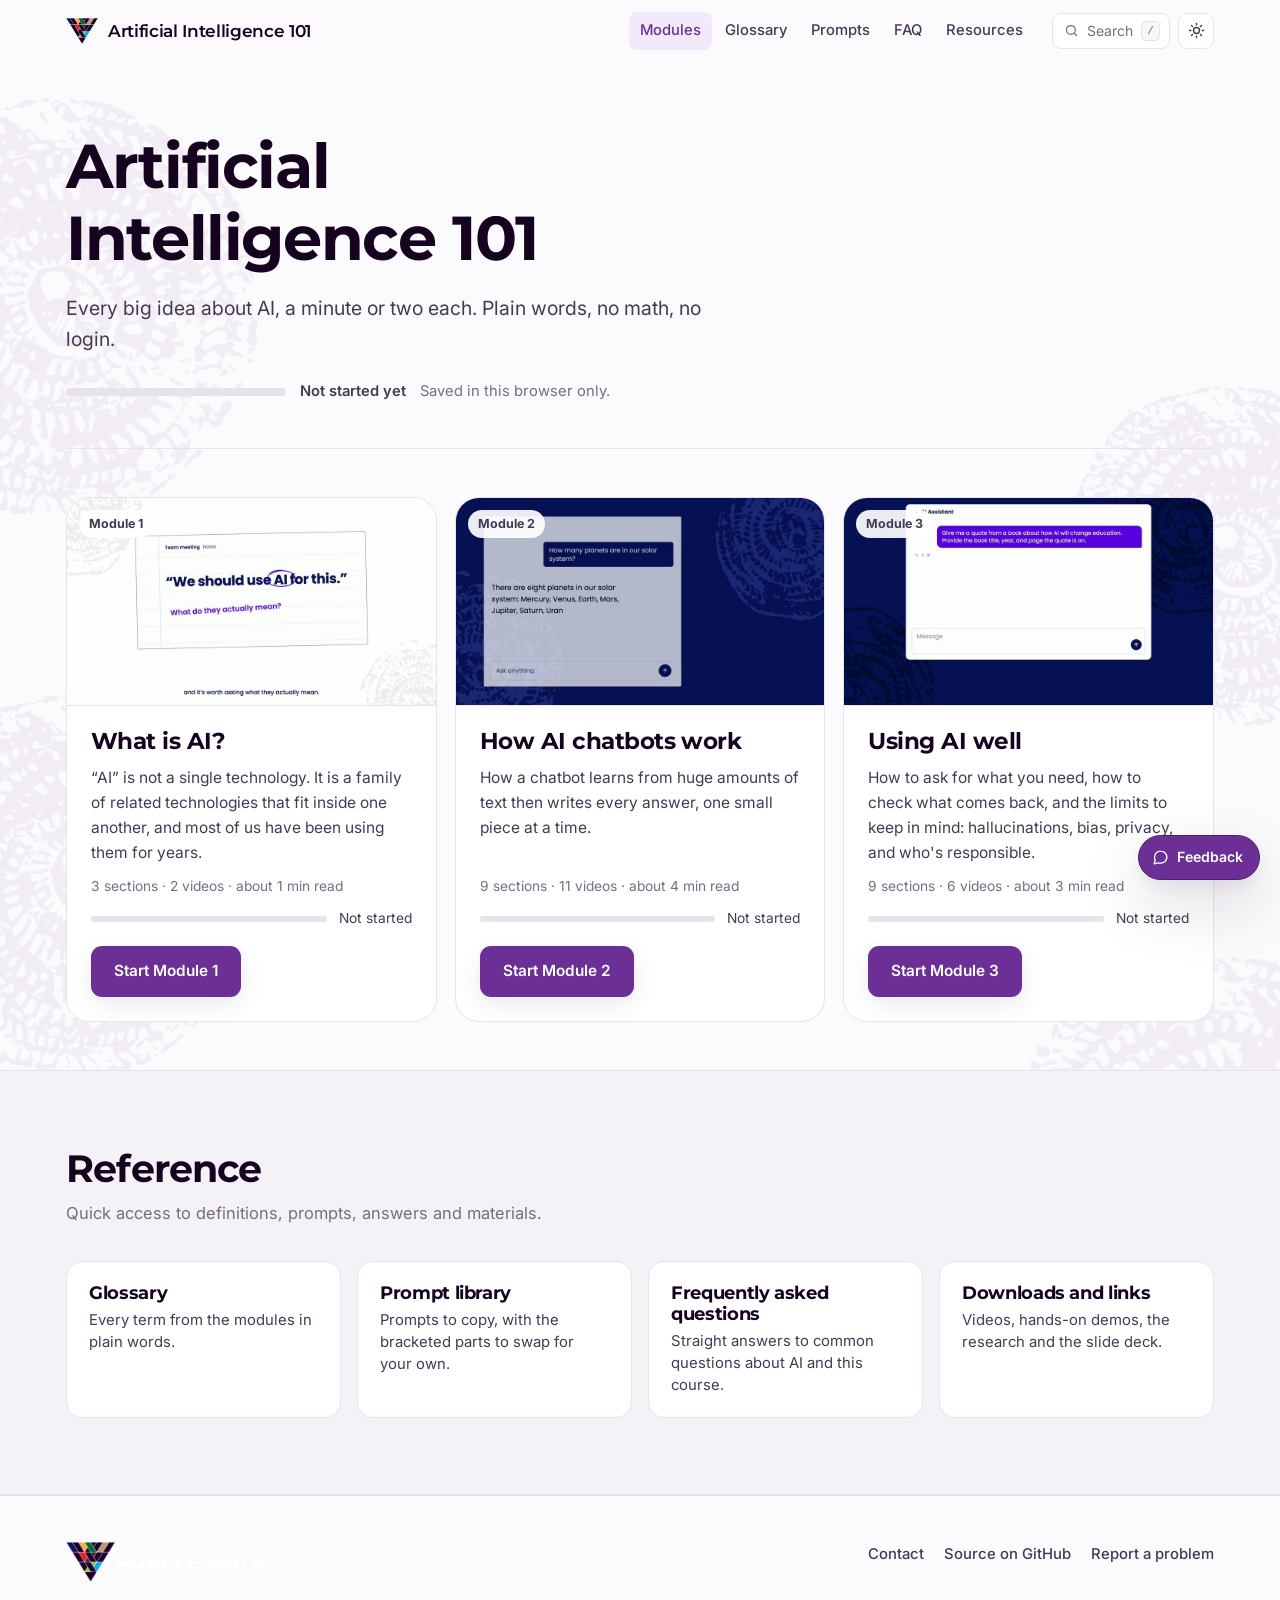
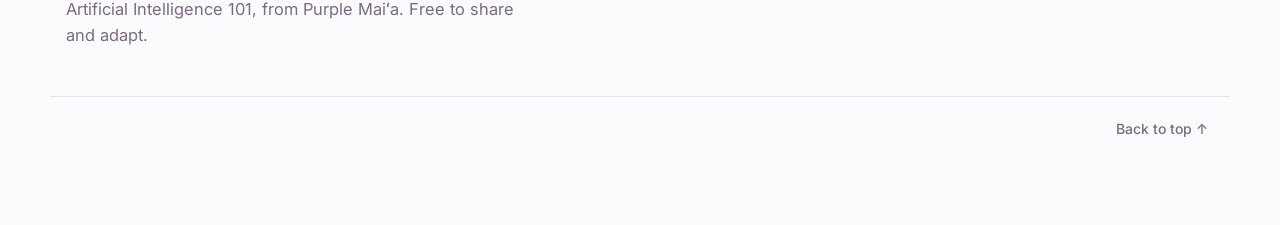
==== commit 4a19c0a9: "Remove 'Built as a single static page.' text from footer" ====
--- a/index.html
+++ b/index.html
@@ -350,7 +350,6 @@
     <nav class="footer-links" id="footerLinks" aria-label="Footer"></nav>
   </div>
   <div class="wrap footer-bottom">
-    <p class="muted small">Built as a single static page. Copy it and make it yours.</p>
     <button class="to-top" id="toTop">Back to top ↑</button>
   </div>
 </footer>
--- a/assets/styles.css
+++ b/assets/styles.css
@@ -571,7 +571,7 @@
 .resource-link span { display: block; font-size: .85rem; color: var(--muted); }
 
 /* ---------- FOOTER ---------- */
-.site-footer { border-top: 1px solid var(--border); padding: 46px 0 28px; background: var(--bg); }
+.site-footer { border-top: 1px solid var(--border); padding: 46px 0 84px; background: var(--bg); }
 .footer-inner { display: flex; flex-wrap: wrap; gap: 26px; justify-content: space-between; align-items: flex-start; }
 .footer-inner > div { max-width: 46ch; }
 .footer-logo { display: block; width: 200px; height: auto; margin-bottom: 14px; }
@@ -585,7 +585,7 @@
 .footer-links a:hover { color: var(--accent); }
 .footer-bottom { display: flex; flex-wrap: wrap; gap: 14px; justify-content: space-between; align-items: center; margin-top: 30px; padding-top: 20px; border-top: 1px solid var(--border); }
 .footer-bottom p { margin: 0; }
-.to-top { background: none; border: 0; color: var(--muted); font-size: .875rem; cursor: pointer; font-weight: 500; }
+.to-top { margin-left: auto; background: none; border: 0; color: var(--muted); font-size: .875rem; cursor: pointer; font-weight: 500; }
 .to-top:hover { color: var(--accent); }
 
 /* ---------- DIALOG CLOSE (feedback) ---------- */
@@ -1312,12 +1312,35 @@
 .art-poster:focus-visible { outline-offset: -4px; border-radius: 0; }
 .art-video figcaption { display: flex; justify-content: space-between; gap: 12px; padding: 11px 16px; font-size: .86rem; color: var(--text-2); line-height: 1.45; }
 .art-video figcaption span:last-child { color: var(--muted); }
+.art-video figcaption .art-watched {
+  display: inline-block; margin-left: 6px; padding: 1px 8px; border-radius: 999px;
+  font-size: .74rem; font-weight: 600; color: var(--accent); background: var(--accent-soft);
+}
+.art-video figcaption .art-watched[hidden] { display: none; }
 .art-video .video-standin { border-top: 1px solid var(--border); }
 /* The follow-on explainer. Same bar as the stand-in notice, because it is
    the same kind of thing: a note about the video, not part of it. */
-.art-deeper { margin: 0; border-top: 1px solid var(--border); padding: 11px 16px;
-  font-size: .86rem; color: var(--muted); line-height: 1.45; }
-.art-deeper a { color: var(--text-2); }
+/* The follow-on explainer: a fold, not a link. Shut it reads as one more
+   line under the caption; open it is a second player. */
+.art-deeper { border-top: 1px solid var(--border); }
+.art-deeper > summary { display: flex; align-items: center; gap: 10px; list-style: none;
+  padding: 11px 16px; font-size: .86rem; color: var(--text-2); line-height: 1.45;
+  cursor: pointer; }
+.art-deeper > summary::-webkit-details-marker { display: none; }
+.art-deeper > summary::after {
+  content: ""; width: 8px; height: 8px; flex-shrink: 0; margin-left: auto;
+  border-right: 2px solid var(--muted); border-bottom: 2px solid var(--muted);
+  transform: rotate(45deg) translateY(-2px); transition: transform .2s ease; }
+.art-deeper[open] > summary::after { transform: rotate(225deg) translateY(-2px); }
+.art-deeper > summary:hover { color: var(--text); }
+.art-deeper > summary:focus-visible { outline-offset: -3px; }
+.art-deeper-tag { flex: none; border: 1px solid var(--border); border-radius: 999px;
+  padding: 2px 9px; font-size: .72rem; letter-spacing: .03em; text-transform: uppercase;
+  color: var(--muted); }
+.art-deeper-slot .art-player { border-top: 1px solid var(--border); }
+.art-deeper-note { margin: 0; padding: 11px 16px; font-size: .82rem; color: var(--muted);
+  line-height: 1.5; }
+.art-deeper-note a { color: var(--text-2); }
 
 /* Films shot vertically. The file is still 16:9 with black bars either side,
    so the frame is given the real 9:16 shape (inline, from the lesson) and the
